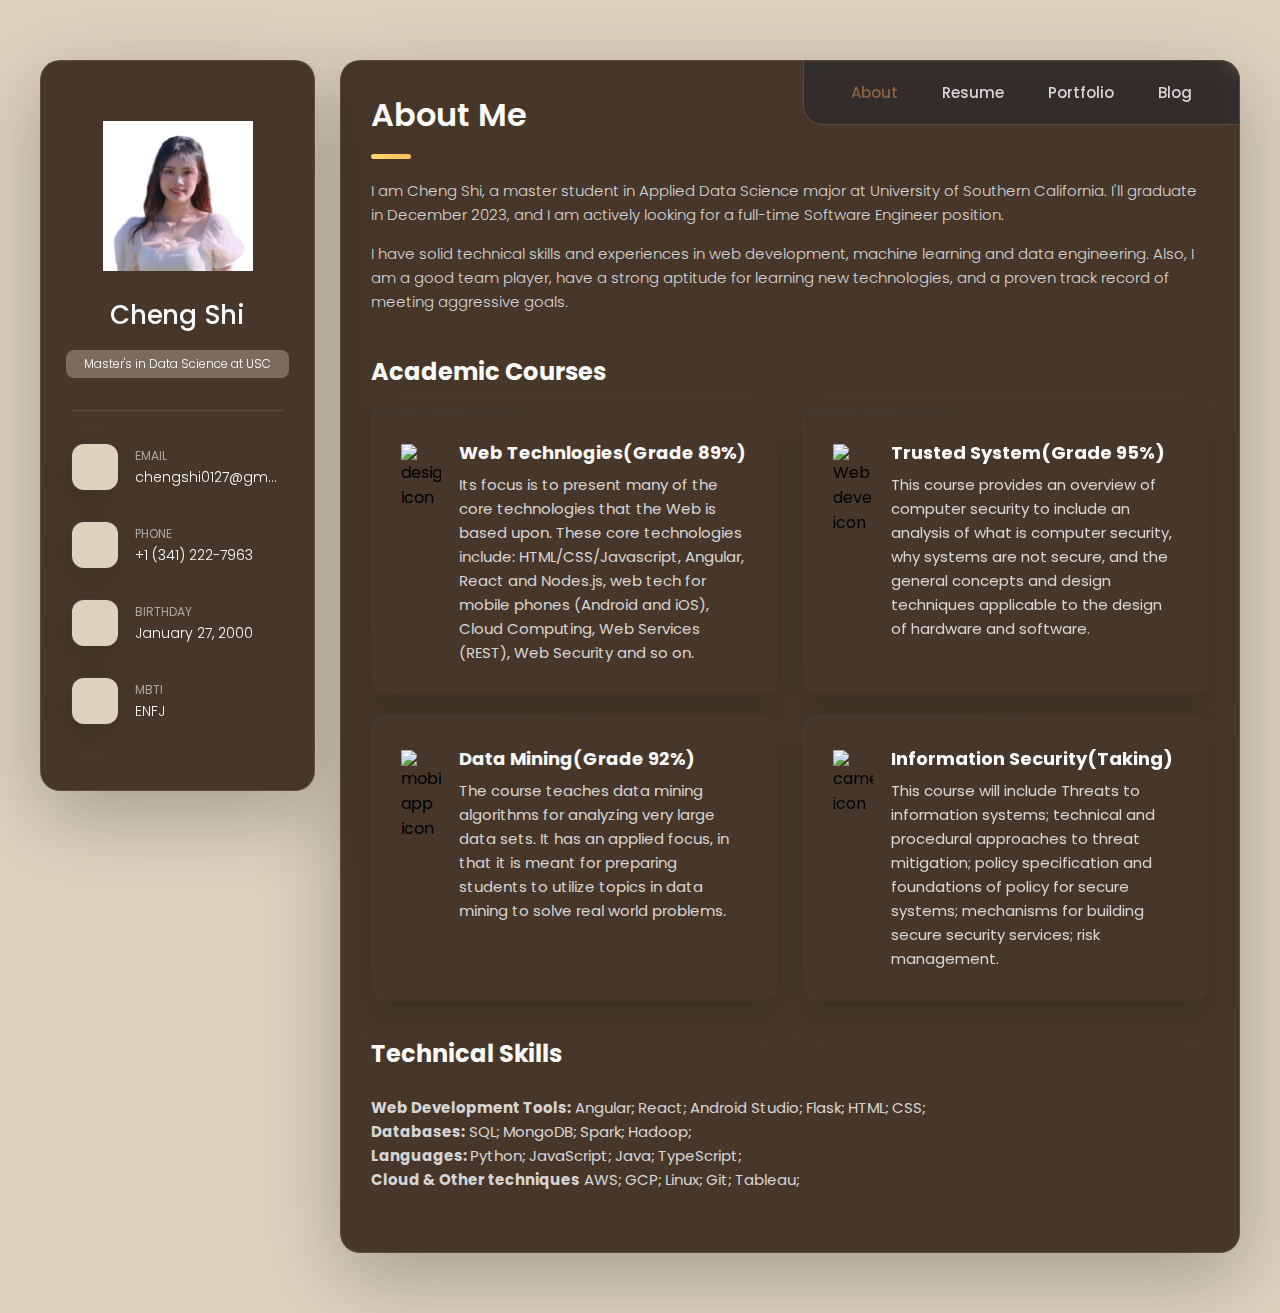
==== index.html @ 543ea392 "add new project" ====
<!DOCTYPE html>
<html lang="en">

<head>
  <meta charset="UTF-8">
  <meta http-equiv="X-UA-Compatible" content="IE=edge">
  <meta name="viewport" content="width=device-width, initial-scale=1.0">
  <title>Cheng Shi - Personal Portfolio</title>

  <!--
    - favicon
  -->
  <link rel="shortcut icon" href="./assets/images/logo.ico" type="image/x-icon">

  <!--
    - custom css link
  -->
  <link rel="stylesheet" href="./assets/css/style.css">

  <!--
    - google font link
  -->
  <link rel="preconnect" href="https://fonts.googleapis.com">
  <link rel="preconnect" href="https://fonts.gstatic.com" crossorigin>
  <link href="https://fonts.googleapis.com/css2?family=Poppins:wght@300;400;500;600&display=swap" rel="stylesheet">
</head>

<body>

  <!--
    - #MAIN
  -->

  <main>

    <!--
      - #SIDEBAR
    -->
    <aside class="sidebar" data-sidebar>

      <div class="sidebar-info">

        <figure class="avatar-box">
          <img src=".\assets\images\icon1.jpg" alt="Richard hanrick" width="80">
        </figure>

        <div class="info-content">
          <h1 class="name" title="Richard hanrick">Cheng Shi</h1>

          <p class="title">Master's in Data Science at USC</p>
        </div>

        <button class="info_more-btn" data-sidebar-btn>
          <span>Show Contacts</span>

          <ion-icon name="chevron-down"></ion-icon>
        </button>

      </div>

      <div class="sidebar-info_more">

        <div class="separator"></div>

        <ul class="contacts-list">

          <li class="contact-item">

            <div class="icon-box">
              <ion-icon name="mail-outline"></ion-icon>
            </div>

            <div class="contact-info">
              <p class="contact-title">Email</p>

              <a href="mailto:richard@example.com" class="contact-link">chengshi0127@gmail.com</a>
            </div>

          </li>

          <li class="contact-item">

            <div class="icon-box">
              <ion-icon name="phone-portrait-outline"></ion-icon>
            </div>

            <div class="contact-info">
              <p class="contact-title">Phone</p>

              <a href="tel:+12133522795" class="contact-link">+1 (341) 222-7963</a>
            </div>

          </li>

          <li class="contact-item">

            <div class="icon-box">
              <ion-icon name="calendar-outline"></ion-icon>
            </div>

            <div class="contact-info">
              <p class="contact-title">Birthday</p>

              <time datetime="1982-06-23">January 27, 2000</time>
            </div>

          </li>

          <li class="contact-item">

            <div class="icon-box">
              <ion-icon name="color-wand-outline"></ion-icon>

            </div>

            <div class="contact-info">
              <p class="contact-title">MBTI</p>

              <address>ENFJ</address>
            </div>

          </li>

        </ul>

        <div class="separator"></div>

        <ul class="social-list">

          <li class="social-item">
            <a href="https://github.com/CaronShi" class="social-link">
              <ion-icon name="logo-github"></ion-icon>
            </a>
          </li>

          <li class="social-item">
            <a href="https://www.linkedin.com/in/cheng-shi-5ab904175/" class="social-link">
              <ion-icon name="logo-linkedin"></ion-icon>
            </a>
          </li>

          <li class="social-item">
            <a href="https://www.instagram.com/caroniiii/" class="social-link" target="_blank"
              rel="noopener noreferrer">
              <ion-icon name="logo-instagram"></ion-icon>
            </a>
          </li>

        </ul>

      </div>

    </aside>





    <!--
      - #main-content
    -->

    <div class="main-content">

      <!--
        - #NAVBAR
      -->

      <nav class="navbar">

        <ul class="navbar-list">

          <li class="navbar-item">
            <button class="navbar-link  active" data-nav-link>About</button>
          </li>

          <li class="navbar-item">
            <button class="navbar-link" data-nav-link>Resume</button>
          </li>



          <!--
        - #NAVBAR
         <li class="navbar-item">
            <button class="navbar-link" data-nav-link>Contact</button>
          </li> -->
          <li class="navbar-item">
            <button class="navbar-link" data-nav-link>Portfolio</button>
          </li>

          <li class="navbar-item">
            <button class="navbar-link" data-nav-link>Blog</button>
          </li>

        </ul>

      </nav>





      <!--
        - #ABOUT
      -->

      <article class="about  active" data-page="about">

        <header>
          <h2 class="h2 article-title">About me</h2>
        </header>

        <section class="about-text">
          <p>

            I am Cheng Shi, a master student in Applied Data Science major at University of Southern
            California.
            I'll graduate in December 2023, and I am actively looking for a full-time Software Engineer position.
          </p>
          <p>
            I have solid technical skills and experiences in web development, machine learning and data engineering.
            Also, I am a good team player,
            have a strong aptitude for learning new technologies, and a proven track record of meeting aggressive goals.

          </p>
        </section>


        <!--
          - service
        -->

        <section class="service">

          <h3 class="h3 service-title">Academic Courses</h3>

          <ul class="service-list">

            <li class="service-item">

              <div class="service-icon-box">
                <img src="./assets/images/icon-dev.svg
                " alt="design icon" width="40">
              </div>
              <div class="service-content-box">
                <h4 class="h4 service-item-title">Web Technlogies(Grade 89%)</h4>

                <p class="service-item-text">
                  Its focus is to present many of the core technologies that the Web is based upon. These core
                  technologies include:
                  HTML/CSS/Javascript, Angular, React and Nodes.js, web tech for mobile phones (Android and iOS), Cloud
                  Computing, Web Services (REST), Web Security and so on.
                </p>
              </div>


            </li>

            <li class="service-item">

              <div class="service-icon-box">
                <img src="./assets/images/icon-design.svg" alt="Web development icon" width="40">
              </div>
              <div class="service-content-box">
                <h4 class="h4 service-item-title">Trusted System(Grade 95%) </h4>

                <p class="service-item-text">
                  This
                  course provides an overview of computer security to include an analysis of what is computer security,
                  why
                  systems are not secure, and the general concepts and design techniques applicable to the design of
                  hardware
                  and software.
                </p>
              </div>


            </li>

            <li class="service-item">

              <div class="service-icon-box">
                <img src="./assets/images/icon-dev.svg" alt="mobile app icon" width="40">

              </div>

              <div class="service-content-box">
                <h4 class="h4 service-item-title">Data Mining(Grade 92%)</h4>

                <p class="service-item-text">
                  The course
                  teaches data mining algorithms for analyzing very large data sets. It has an applied focus, in
                  that it is meant for preparing students to utilize topics in data mining to solve real world
                  problems.
                </p>
              </div>

            </li>

            <li class="service-item">

              <div class="service-icon-box">
                <img src="./assets/images/icon-design.svg" alt="camera icon" width="40">
              </div>

              <div class="service-content-box">
                <h4 class="h4 service-item-title">Information Security(taking)</h4>

                <p class="service-item-text">
                  This course will include Threats to information systems; technical and procedural approaches to threat
                  mitigation; policy
                  specification and foundations of policy for secure systems; mechanisms for building secure security
                  services; risk management.
                </p>
              </div>

            </li>

          </ul>

        </section>


        <!--
          - testimonials
        -->

        <section class="testimonials">

          <h3 class="h3 testimonials-title">Technical Skills</h3>

          <div class="service-content-box">
            <p class="service-item-text">
              <strong>Web Development Tools:</strong> Angular; React; Android Studio; Flask; HTML; CSS;


            </p>
            <p class="service-item-text">
              <strong>Databases:</strong> SQL; MongoDB; Spark; Hadoop;
            </p>
            <p class="service-item-text">
              <strong>Languages: </strong> Python; JavaScript; Java; TypeScript;


            </p>
            <p class="service-item-text"><strong>Cloud & Other techniques</strong> AWS; GCP; Linux; Git; Tableau; </p>

          </div>


        </section>


        <!--
          - testimonials modal
        -->

        <div class="modal-container" data-modal-container>

          <div class="overlay" data-overlay></div>

          <section class="testimonials-modal">

            <button class="modal-close-btn" data-modal-close-btn>
              <ion-icon name="close-outline"></ion-icon>
            </button>

            <div class="modal-img-wrapper">
              <figure class="modal-avatar-box">
                <img src="./assets/images/avatar-1.png" alt="Daniel lewis" width="80" data-modal-img>
              </figure>

              <img src="./assets/images/icon-quote.svg" alt="quote icon">
            </div>

            <div class="modal-content">

              <h4 class="h3 modal-title" data-modal-title>Daniel lewis</h4>

              <time datetime="2021-06-14">14 June, 2021</time>

              <div data-modal-text>
                <p>
                  Richard was hired to create a corporate identity. We were very pleased with the work done. She has a
                  lot of experience
                  and is very concerned about the needs of client. Lorem ipsum dolor sit amet, ullamcous cididt
                  consectetur adipiscing
                  elit, seds do et eiusmod tempor incididunt ut laborels dolore magnarels alia.
                </p>
              </div>

            </div>

          </section>

        </div>


        <!--
          - clients
        -->

      </article>



      <!--
        - #RESUME
      -->

      <article class="resume" data-page="resume">

        <header>
          <h2 class="h2 article-title">Resume</h2>
          <a class="h4 timeline-item-title" id="cveffect"
            href="https://docs.google.com/document/d/14Q_87Gf-WliQb1ofC_-ekBLUhjRUBtAM6NMO0gEYfG4/edit?usp=sharing">👉
            Go to my formal Resume in google doc.</a>
        </header>

        <section class="timeline">

          <div class="title-wrapper">
            <div class="icon-box">
              <ion-icon name="book-outline"></ion-icon>
            </div>

            <h3 class="h3">Education</h3>
          </div>

          <ol class="timeline-list">

            <li class="timeline-item">

              <h4 class="h4 timeline-item-title">University of Southern California</h4>

              <span>2022.01 — 2023.12</span>

              <p class="timeline-text">
                I am currently in Applied Data Science major of Computer Science department at USC as a graduate
                student with GPA 3.5/4.0.
                I have taken many cs and ds courses, including web technologies, data mining, algorithm and data
                structure, data management, data analysis, trusted system
              </p>

            </li>

            <li class="timeline-item">

              <h4 class="h4 timeline-item-title">Penn State University</h4>

              <span>2017.08 — 2021.05</span>

              <p class="timeline-text">
                I got my bachelar degree of science, in Accounting major at PSU with GPA 3.8/4.0.
                At school, I took some courses from engineering department learning the basis of python, pandas/numpy,
                SQL,
                tableau, and information system as well.
              </p>

            </li>

          </ol>

        </section>

        <section class="timeline">

          <div class="title-wrapper">
            <div class="icon-box">
              <ion-icon name="book-outline"></ion-icon>
            </div>

            <h3 class="h3">Experience</h3>
          </div>

          <ol class="timeline-list">

            <li class="timeline-item">

              <h4 class="h4 timeline-item-title">Software Engineer Intern</h4>
              <small class="timeline-text"> In ASSIST Project - a non-profit
                organization in Los Angeles
              </small>
              <span>2023.05 - currently</span>

              <p class="timeline-text">

              <ul class="timeline-text">
                <li>● Developed a front-end web page using Angular framework with HTML, CSS and TypeScript technologies.
                </li>
                <li>● Designed and built NoSQL database MongoDB to capture users’ data from the RESTful API created by
                  Node.js.</li>
                <li>● Utilized Angular FormControl and Express Joi validation library for implementing robust data
                  validation
                  mechanisms for preventing at least 5 security risks, such as injection attacks.</li>
                <li>● Developed admin panel with a user data visualization dashboard by D3.js, as well as an approval
                  workflow,
                  allowing administrators to review user information and approve or decline user activities.</li>
              </ul>

              </p>

            </li>



            <li class="timeline-item">

              <h4 class="h4 timeline-item-title">Yelp Recommendation System(Individual Project)</h4>

              <span>2023.04</span>

              <p class="timeline-text">

              <ul class="timeline-text">
                <li>
                  ● Explored data to identify potential discrepancies and patterns by data preprocessing, and feature
                  selection.
                </li>
                <li>
                  ● Developed recommendation systems, and constructed three models using PySpark: (i) an item-based
                  collaborative filtering model, (ii) a ML(XGBoost) model, and (iii) a hybrid model with 5+ filters.
                </li>
                <li>
                  ● Optimized the system further by adjusting the model features, proportion of hybrid models, and
                  algorithm, resulting in an RMSE reduction from 1.23 to 0.97, decreasing 0.25 error rate.
                </li>


              </ul>
              </p>

            </li>
            <li class="timeline-item">

              <h4 class="h4 timeline-item-title">Yelp Full Stack & Android Project(Individual Project)</h4>
              <P class="timeline-text"> </P>
              <a class="h4 timeline-item-title" id="cveffect" href="experience.html">
                👉 Check it in portfolio section</a>
              <span>2022.10 - 2022.12</span>

              <p class="timeline-text">

              <ul class="timeline-text">
                <li>
                  ● Built a Yelp-like web with autocomplete search, map, reservation-making functions and deployed on
                  GCP.

                </li>
                <li>
                  ● Developed responsive front-end using Angular framework, TypeScript and Bootstrap on the client side.
                </li>
                <li>
                  ● Implemented the RESTful API and handled HTTP requests and responses by Node.js framework
                </li>
                <li>
                  ● Developed a similar Android application using Java on Android IDE environment and tested on its
                  emulator.
                </li>

              </ul>
              </p>

            </li>
            <li class="timeline-item">

              <h4 class="h4 timeline-item-title">College Admission Advisor </h4>

              <span>2022.03 - 2022.04</span>

              <p class="timeline-text">

              <ul class="timeline-text">
                <li>
                  ● College Admission Advisor is a web-based data application building with Python Flask, designed to
                  assist
                  prospective students in finding the right school by examining the college admission and city data in
                  the U.S.

                </li>
                <li>
                  ● Collected and stored data on Google Firebase, and worked on data analysis and visualization using
                  Python libraries.
                </li>
                <li>
                  ● Built a K-means model for college clustering by Scikit-learn. Tasks include data normalization,
                  performing the
                  elbow method, running the ML models and adjusting model storing method to improve 50% running
                  efficiency
                </li>


              </ul>
              </p>

            </li>
            <li class="timeline-item">

              <h4 class="h4 timeline-item-title">Business Analyst Intern</h4>
              <small class="timeline-text"> In Memect - a Fin-tech company
              </small>
              <span>2021.04 — 2021.08</span>

              <p class="timeline-text">

              <ul class="timeline-text">
                <li>
                  ● During the work period, the product was sold and landed to 5 top banks by the team, and achieved $1M
                  revenue.
                </li>
                <li>
                  ● Mainly participated in designing and promoting a fin-tech software by (i) conducting market
                  research, (ii)
                  examining product requirements and feasibility, and (iii) presenting the product to clients and
                  colleagues.

                </li>
                <li>
                  ● Follow-up and collaborated across teams on product improvement based on periodic performance review.
                </li>

              </ul>
              </p>

            </li>
          </ol>

        </section>

        <section class="skill">

          <h3 class="h3 skills-title">My skills</h3>

          <ul class="skills-list content-card">

            <li class="skills-item">

              <div class="title-wrapper">
                <h5 class="h5">Web Development</h5>
                <data value="80">80%</data>
              </div>

              <div class="skill-progress-bg">
                <div class="skill-progress-fill" style="width: 80%;"></div>
              </div>

            </li>

            <li class="skills-item">

              <div class="title-wrapper">
                <h5 class="h5">Machine Learning</h5>
                <data value="70">70%</data>
              </div>

              <div class="skill-progress-bg">
                <div class="skill-progress-fill" style="width: 70%;"></div>
              </div>

            </li>

            <li class="skills-item">

              <div class="title-wrapper">
                <h5 class="h5">Data Engineering</h5>
                <data value="80">80%</data>
              </div>

              <div class="skill-progress-bg">
                <div class="skill-progress-fill" style="width: 80%;"></div>
              </div>

            </li>

            <li class="skills-item">

              <div class="title-wrapper">
                <h5 class="h5">Data Analysis & Data Visualization</h5>
                <data value="70">70%</data>
              </div>

              <div class="skill-progress-bg">
                <div class="skill-progress-fill" style="width: 70%;"></div>
              </div>

            </li>

          </ul>

        </section>

      </article>





      <!--
        - #PORTFOLIO
      -->

      <article class="portfolio" data-page="portfolio">

        <header>
          <h2 class="h2 article-title">Portfolio</h2>
        </header>
        <!--
        <section class="projects">

          <ul class="filter-list">

            <li class="filter-item">
              <button class="active" data-filter-btn>All</button>
            </li>
           
            <li class="filter-item">
              <button data-filter-btn>Web design</button>
            </li>

            <li class="filter-item">
              <button data-filter-btn>Applications</button>
            </li>

            <li class="filter-item">
              <button data-filter-btn>Web development</button>
            </li>

          </ul> -->

        <div class="filter-select-box">

          <button class="filter-select" data-select>

            <div class="select-value" data-selecct-value>Select category</div>

            <div class="select-icon">
              <ion-icon name="chevron-down"></ion-icon>
            </div>

          </button>

          <ul class="select-list">

            <li class="select-item">
              <button data-select-item>All</button>
            </li>



            <li class="select-item">
              <button data-select-item>Web design</button>
            </li>

            <li class="select-item">
              <button data-select-item>Applications</button>
            </li>

            <li class="select-item">
              <button data-select-item>Web development</button>
            </li>

          </ul>

        </div>

        <ul class="project-list" id="project-list">

          <li class="project-item  active" data-filter-item data-category="web development">
            <a href="experience.html">

              <figure class="project-img">
                <div class="project-item-icon-box">
                  <ion-icon name="eye-outline"></ion-icon>
                </div>

                <img src="./assets/images/project-1.png" alt="Business" loading="lazy">
              </figure>

              <h3 class="project-title">Yelp-like Web Application</h3>

              <p class="project-category"> with Node.js, Angular, Restful API, GCP </p>

            </a>
          </li>
          <li class="project-item  active" data-filter-item data-category="web development">
            <a href="experience_android.html">

              <figure class="project-img">
                <div class="project-item-icon-box">
                  <ion-icon name="eye-outline"></ion-icon>
                </div>

                <img src="./assets/images/android/maipage.jpg" alt="Business" loading="lazy">
              </figure>

              <h3 class="project-title">Yelp-like Android Application</h3>

              <p class="project-category">with Java, Android Studio, Restful API</p>

            </a>
          </li>
          <li class="project-item  active" data-filter-item data-category="web development">
            <a href="experience_551.html">

              <figure class="project-img">
                <div class="project-item-icon-box">
                  <ion-icon name="eye-outline"></ion-icon>
                </div>

                <img src="./assets/images/collegeadvisor.png" alt="Business" loading="lazy">
              </figure>

              <h3 class="project-title">College Advisor Web App with ML</h3>

              <p class="project-category"> with Flask, Python, Firebase</p>

            </a>
          </li>


        </ul>

        </section>

      </article>





      <!--
        - #BLOG
      -->

      <article class="blog" data-page="blog">

        <header>
          <h2 class="h2 article-title">Interests Blog</h2>
        </header>

        <section class="blog-posts">

          <ul class="blog-posts-list">

            <li class="blog-post-item">
              <a href="#">

                <figure class="blog-banner-box">
                  <img src="./assets/images/locking.jpg" alt="Design conferences in 2022" loading="lazy">
                </figure>

                <div class="blog-content">

                  <div class="blog-meta">
                    <p class="blog-category">Dance</p>

                    <span class="dot"></span>

                    <time datetime="2022-02-23">August 2023</time>
                  </div>

                  <h3 class="h3 blog-item-title">Slam Dunk</h3>

                  <p class="blog-text">
                    I performed a locking dance piece in Enjoy Dance Studio Showcase 2023
                  </p>

                </div>

              </a>
            </li>

            <li class="blog-post-item">
              <a href="https://www.youtube.com/watch?v=iO9AnxYZmqI&t=58s">

                <figure class="blog-banner-box">
                  <img src="./assets/images/LESSE.png" alt="Best fonts every designer" loading="lazy">
                </figure>

                <div class="blog-content">

                  <div class="blog-meta">
                    <p class="blog-category">Dance</p>

                    <span class="dot"></span>

                    <time datetime="2022-02-23">May 2023</time>
                  </div>

                  <h3 class="h3 blog-item-title">Eve, Psyche & The Bluebeard's Wife</h3>

                  <p class="blog-text">
                    Check my Kpop dance cover ~ this dance cover has gained 25.7k views on instagram. </p>

                </div>

              </a>
            </li>

            <li class="blog-post-item">
              <a href="#">

                <figure class="blog-banner-box">
                  <img src="./assets/images/camera.jpg" alt="Design digest #80" loading="lazy">
                </figure>

                <div class="blog-content">

                  <div class="blog-meta">
                    <p class="blog-category">Life</p>

                    <span class="dot"></span>

                    <time datetime="2022-02-23">May 2023</time>
                  </div>

                  <h3 class="h3 blog-item-title">Camera</h3>

                  <p class="blog-text">
                    I bought a Canon R10 camera, started my journey as a ROOKIE photographer
                  </p>

                </div>

              </a>
            </li>
            <!--
       
            <li class="blog-post-item">
              <a href="#">

                <figure class="blog-banner-box">
                  <img src="./assets/images/blog-4.jpg" alt="UI interactions of the week" loading="lazy">
                </figure>

                <div class="blog-content">

                  <div class="blog-meta">
                    <p class="blog-category">Design</p>

                    <span class="dot"></span>

                    <time datetime="2022-02-23">Fab 23, 2022</time>
                  </div>

                  <h3 class="h3 blog-item-title">UI interactions of the week</h3>

                  <p class="blog-text">
                    None
                  </p>

                </div>

              </a>
            </li>

            <li class="blog-post-item">
              <a href="#">

                <figure class="blog-banner-box">
                  <img src="./assets/images/blog-5.jpg" alt="The forgotten art of spacing" loading="lazy">
                </figure>

                <div class="blog-content">

                  <div class="blog-meta">
                    <p class="blog-category">Design</p>

                    <span class="dot"></span>

                    <time datetime="2022-02-23">Fab 23, 2022</time>
                  </div>

                  <h3 class="h3 blog-item-title">The forgotten art of spacing</h3>

                  <p class="blog-text">
                    None
                  </p>

                </div>

              </a>
            </li>

    
            <li class="blog-post-item">
              <a href="#">

                <figure class="blog-banner-box">
                  <img src="./assets/images/blog-6.jpg" alt="Design digest #79" loading="lazy">
                </figure>

                <div class="blog-content">

                  <div class="blog-meta">
                    <p class="blog-category">Design</p>

                    <span class="dot"></span>

                    <time datetime="2022-02-23">Fab 23, 2022</time>
                  </div>

                  <h3 class="h3 blog-item-title">Design digest #79</h3>

                  <p class="blog-text">
                    None
                  </p>

                </div>

              </a>
            </li>

          </ul>

        </section>

      </article>



 -->

            <!--
        - #CONTACT
      -->

            <article class="contact" data-page="contact">

              <header>
                <h2 class="h2 article-title">Contact</h2>
              </header>

              <section class="mapbox" data-mapbox>
                <figure>
                  <iframe
                    src="https://www.google.com/maps/embed?pb=!1m18!1m12!1m3!1d199666.5651251294!2d-121.58334177520186!3d38.56165006739519!2m3!1f0!2f0!3f0!3m2!1i1024!2i768!4f13.1!3m3!1m2!1s0x809ac672b28397f9%3A0x921f6aaa74197fdb!2sSacramento%2C%20CA%2C%20USA!5e0!3m2!1sen!2sbd!4v1647608789441!5m2!1sen!2sbd"
                    width="400" height="300" loading="lazy"></iframe>
                </figure>
              </section>

              <section class="contact-form">

                <h3 class="h3 form-title">Contact Form</h3>

                <form action="#" class="form" data-form>

                  <div class="input-wrapper">
                    <input type="text" name="fullname" class="form-input" placeholder="Full name" required
                      data-form-input>

                    <input type="email" name="email" class="form-input" placeholder="Email address" required
                      data-form-input>
                  </div>

                  <textarea name="message" class="form-input" placeholder="Your Message" required
                    data-form-input></textarea>

                  <button class="form-btn" type="submit" disabled data-form-btn>
                    <ion-icon name="paper-plane"></ion-icon>
                    <span>Send Message</span>
                  </button>

                </form>

              </section>

            </article>

    </div>

  </main>






  <!--
    - custom js link
  -->
  <script src="./assets/js/script.js"></script>

  <!--
    - ionicon link
  -->
  <script type="module" src="https://unpkg.com/ionicons@5.5.2/dist/ionicons/ionicons.esm.js"></script>
  <script nomodule src="https://unpkg.com/ionicons@5.5.2/dist/ionicons/ionicons.js"></script>

</body>

</html>
---- assets/css/style.css ----
/*-----------------------------------*\
  #style.css
\*-----------------------------------*/


/**
 * copyright 2022 @codewithsadee
 */





/*-----------------------------------*\
  #CUSTOM PROPERTY
\*-----------------------------------*/

:root {

  /**
   * colors
   */

  /* gradient */

  --bg-gradient-onyx: linear-gradient(to bottom right,
      hsl(240, 1%, 25%) 3%,
      hsl(0, 0%, 19%) 97%);
  --bg-gradient-jet: linear-gradient(to bottom right,
      hsla(240, 1%, 18%, 0.251) 0%,
      hsla(240, 2%, 11%, 0) 100%), hsl(240, 2%, 13%);
  --bg-gradient-yellow-1: linear-gradient(to bottom right,
      hsl(45, 100%, 71%) 0%,
      hsla(36, 100%, 69%, 0) 50%);
  --bg-gradient-yellow-2: linear-gradient(135deg,
      hsla(45, 100%, 71%, 0.251) 0%,
      hsla(35, 100%, 68%, 0) 59.86%), hsl(240, 2%, 13%);
  --border-gradient-onyx: linear-gradient(to bottom right,
      hsl(0, 0%, 25%) 0%,
      hsla(0, 0%, 25%, 0) 50%);
  --text-gradient-yellow: linear-gradient(to right,
      hsl(45, 100%, 72%),
      hsl(35, 100%, 68%));

  /* solid */
  --jet: #7c614b80;
  /* 边框*/
  --onyx: #ddd2be59;
  /*summary 底色*/
  --eerie-black-1: #ddd2be;
  /*小图标 底色hsl(240, 2%, 13%)*/
  --eerie-black-2: #47372a;
  /*component 底色;#b08968#47372a*/
  --smoky-black: #ddd2be;
  /*全局 底色hsl(0, 0%, 7%);*/
  --white-1: hsl(0, 0%, 100%);
  --white-2: hsl(0, 0%, 98%);
  --orange-yellow-crayola: #a56e49cf;
  /*小图标 表色 hsl(45, 100%, 72%)*/
  --vegas-gold: hsl(45, 54%, 58%);
  /*summary 字颜色*/
  --light-gray: hsl(0, 0%, 84%);
  /*全局paragraph颜色*/
  --light-gray-70: hsla(0, 0%, 84%, 0.7);
  /*左边信息列表字体颜色*/
  --bittersweet-shimmer: hsl(0, 43%, 51%);

  /**
   * typography
   */

  /* font-family */
  --ff-poppins: 'Poppins', sans-serif;

  /* font-size */
  --fs-1: 24px;
  --fs-2: 18px;
  --fs-3: 17px;
  --fs-4: 16px;
  --fs-5: 15px;
  --fs-6: 14px;
  --fs-7: 13px;
  --fs-8: 11px;

  /* font-weight */
  --fw-300: 300;
  --fw-400: 400;
  --fw-500: 500;
  --fw-600: 600;

  /**
   * shadow
   */

  --shadow-1: -4px 8px 24px hsla(0, 0%, 0%, 0.25);
  --shadow-2: 0 16px 30px hsla(0, 0%, 0%, 0.25);
  --shadow-3: 0 16px 40px hsla(0, 0%, 0%, 0.25);
  --shadow-4: 0 25px 50px hsla(0, 0%, 0%, 0.15);
  --shadow-5: 0 24px 80px hsla(0, 0%, 0%, 0.25);

  /**
   * transition
   */

  --transition-1: 0.25s ease;
  --transition-2: 0.5s ease-in-out;

}





/*-----------------------------------*\
  #RESET
\*-----------------------------------*/

*,
*::before,
*::after {
  margin: 0;
  padding: 0;
  box-sizing: border-box;
}

a {
  text-decoration: none;
}

li {
  list-style: none;
}

img,
ion-icon,
a,
button,
time,
span {
  display: block;
}

button {
  font: inherit;
  background: none;
  border: none;
  text-align: left;
  cursor: pointer;
}

input,
textarea {
  display: block;
  width: 100%;
  background: none;
  font: inherit;
}

::selection {
  background: var(--orange-yellow-crayola);
  color: var(--smoky-black);
}

:focus {
  outline-color: var(--orange-yellow-crayola);
}

html {
  font-family: var(--ff-poppins);
}

body {
  background: var(--smoky-black);
}





/*-----------------------------------*\
  #REUSED STYLE
\*-----------------------------------*/

.sidebar,
article {
  background: var(--eerie-black-2);
  border: 1px solid var(--jet);
  border-radius: 20px;
  padding: 15px;
  box-shadow: var(--shadow-1);
  z-index: 1;
}

.separator {
  width: 100%;
  height: 1px;
  background: var(--jet);
  margin: 16px 0;
}

.icon-box {
  position: relative;
  background: var(--border-gradient-onyx);
  width: 30px;
  height: 30px;
  border-radius: 8px;
  display: flex;
  justify-content: center;
  align-items: center;
  font-size: 16px;
  color: var(--orange-yellow-crayola);
  box-shadow: var(--shadow-1);
  z-index: 1;
}

.icon-box::before {
  content: "";
  position: absolute;
  inset: 1px;
  background: var(--eerie-black-1);
  border-radius: inherit;
  z-index: -1;
}

.icon-box ion-icon {
  --ionicon-stroke-width: 35px;
}

article {
  display: none;
}

article.active {
  display: block;
  animation: fade 0.5s ease backwards;
}

@keyframes fade {
  0% {
    opacity: 0;
  }

  100% {
    opacity: 1;
  }
}

.h2,
.h3,
.h4,
.h5 {
  color: var(--white-2);
  text-transform: capitalize;
}

.h2 {
  font-size: var(--fs-1);
}

.h3 {
  font-size: var(--fs-2);
}

.h4 {
  font-size: var(--fs-4);
}

.h5 {
  font-size: var(--fs-7);
  font-weight: var(--fw-500);
}

.article-title {
  position: relative;
  padding-bottom: 7px;
}

.article-title::after {
  content: "";
  position: absolute;
  bottom: 0;
  left: 0;
  width: 30px;
  height: 3px;
  background: var(--text-gradient-yellow);
  border-radius: 3px;
}

.has-scrollbar::-webkit-scrollbar {
  width: 5px;
  /* for vertical scrollbar */
  height: 5px;
  /* for horizontal scrollbar */
}

.has-scrollbar::-webkit-scrollbar-track {
  background: var(--onyx);
  border-radius: 5px;
}

.has-scrollbar::-webkit-scrollbar-thumb {
  background: var(--orange-yellow-crayola);
  border-radius: 5px;
}

.has-scrollbar::-webkit-scrollbar-button {
  width: 20px;
}

.content-card {
  position: relative;
  background: var(--border-gradient-onyx);
  padding: 15px;
  padding-top: 45px;
  border-radius: 14px;
  box-shadow: var(--shadow-2);
  cursor: pointer;
  z-index: 1;
}

.content-card::before {
  content: "";
  position: absolute;
  inset: 1px;
  background: #47372a;
  border-radius: inherit;
  z-index: -1;
}





/*-----------------------------------*\
  #MAIN
\*-----------------------------------*/

main {
  margin: 15px 12px;
  margin-bottom: 75px;
  min-width: 259px;
}





/*-----------------------------------*\
  #SIDEBAR
\*-----------------------------------*/

.sidebar {
  margin-bottom: 15px;
  max-height: 112px;
  overflow: hidden;
  transition: var(--transition-2);
}

.sidebar.active {
  max-height: 405px;
}

.sidebar-info {
  position: relative;
  display: flex;
  justify-content: flex-start;
  align-items: center;
  gap: 15px;
}

.avatar-box {
  background: var(--bg-gradient-onyx);
  border-radius: 20px;
}

.info-content .name {
  color: var(--white-2);
  font-size: var(--fs-3);
  font-weight: var(--fw-500);
  letter-spacing: -0.25px;
  margin-bottom: 10px;
}

.info-content .title {
  color: var(--white-1);
  background: var(--onyx);
  font-size: var(--fs-8);
  font-weight: var(--fw-300);
  width: max-content;
  padding: 3px 12px;
  border-radius: 8px;
}

.info_more-btn {
  position: absolute;
  top: -15px;
  right: -15px;
  border-radius: 0 15px;
  font-size: 13px;
  color: var(--orange-yellow-crayola);
  background: var(--border-gradient-onyx);
  padding: 10px;
  box-shadow: var(--shadow-2);
  transition: var(--transition-1);
  z-index: 1;
}

.info_more-btn::before {
  content: "";
  position: absolute;
  inset: 1px;
  border-radius: inherit;
  background: var(--bg-gradient-jet);
  transition: var(--transition-1);
  z-index: -1;
}

.info_more-btn:hover,
.info_more-btn:focus {
  background: var(--bg-gradient-yellow-1);
}

.info_more-btn:hover::before,
.info_more-btn:focus::before {
  background: var(--bg-gradient-yellow-2);
}

.info_more-btn span {
  display: none;
}

.sidebar-info_more {
  opacity: 0;
  visibility: hidden;
  transition: var(--transition-2);
}

.sidebar.active .sidebar-info_more {
  opacity: 1;
  visibility: visible;
}

.contacts-list {
  display: grid;
  grid-template-columns: 1fr;
  gap: 16px;
}

.contact-item {
  min-width: 100%;
  display: flex;
  align-items: center;
  gap: 16px;
}

.contact-info {
  max-width: calc(100% - 46px);
  width: calc(100% - 46px);
}

.contact-title {
  color: var(--light-gray-70);
  font-size: var(--fs-8);
  text-transform: uppercase;
  margin-bottom: 2px;
}

.contact-info :is(.contact-link, time, address) {
  color: var(--white-2);
  font-size: var(--fs-7);
}

.contact-info address {
  font-style: normal;
}

.social-list {
  display: flex;
  justify-content: flex-start;
  align-items: center;
  gap: 15px;
  padding-bottom: 4px;
  padding-left: 7px;
}

.social-item .social-link {
  color: var(--light-gray-70);
  font-size: 18px;
}


.social-item .social-link:hover {
  color: var(--light-gray);
}





/*-----------------------------------*\
  #NAVBAR
\*-----------------------------------*/

.navbar {
  position: fixed;
  bottom: 0;
  left: 0;
  width: 100%;
  background: hsla(240, 1%, 17%, 0.75);
  backdrop-filter: blur(10px);
  border: 1px solid var(--jet);
  border-radius: 12px 12px 0 0;
  box-shadow: var(--shadow-2);
  z-index: 5;
}

.navbar-list {
  display: flex;
  flex-wrap: wrap;
  justify-content: center;
  align-items: center;
  padding: 0 10px;
}

.navbar-link {
  color: var(--light-gray);
  font-size: var(--fs-8);
  padding: 20px 7px;
  transition: color var(--transition-1);
}

.navbar-link:hover,
.navbar-link:focus {
  color: var(--light-gray-70);
}

.navbar-link.active {
  color: var(--orange-yellow-crayola);
}





/*-----------------------------------*\
  #ABOUT
\*-----------------------------------*/

.about .article-title {
  margin-bottom: 15px;
}

.about-text {
  color: var(--light-gray);
  font-size: var(--fs-6);
  font-weight: var(--fw-300);
  line-height: 1.6;
}

.about-text p {
  margin-bottom: 15px;
}



/**
 * #service 
 */

.service {
  margin-bottom: 35px;
}

.service-title {
  margin-bottom: 20px;
}

.service-list {
  display: grid;
  grid-template-columns: 1fr;
  gap: 20px;
}

.service-list-experience {
  display: flex;
  margin: auto;
}

.service-item {
  position: relative;
  background: var(--border-gradient-onyx);
  padding: 20px;
  border-radius: 14px;
  box-shadow: var(--shadow-2);
  z-index: 1;
}

.service-item::before {
  content: "";
  position: absolute;
  inset: 1px;
  background: #47372a;
  border-radius: inherit;
  z-index: -1;
}

.service-icon-box {
  margin-bottom: 10px;
}

.service-icon-box img {
  margin: auto;
}

.service-content-box {
  text-align: center;
}

.service-item-title {
  margin-bottom: 7px;
}

.service-item-text {
  color: var(--light-gray);
  font-size: var(--fs-6);
  font-weight: var(--fw-3);
  line-height: 1.6;
}


/**
 * #testimonials 
 */

.testimonials {
  margin-bottom: 30px;
}

.testimonials-title {
  margin-bottom: 20px;
}

.testimonials-list {
  display: flex;
  justify-content: flex-start;
  align-items: flex-start;
  gap: 15px;
  margin: 0 -15px;
  padding: 25px 15px;
  padding-bottom: 35px;
  overflow-x: auto;
  scroll-behavior: smooth;
  overscroll-behavior-inline: contain;
  scroll-snap-type: inline mandatory;
}

.testimonials-item {
  min-width: 100%;
  scroll-snap-align: center;
}

.testimonials-avatar-box {
  position: absolute;
  top: 0;
  left: 0;
  transform: translate(15px, -25px);
  background: var(--bg-gradient-onyx);
  border-radius: 14px;
  box-shadow: var(--shadow-1);
}

.testimonials-item-title {
  margin-bottom: 7px;
}

.testimonials-text {
  color: var(--light-gray);
  font-size: var(--fs-6);
  font-weight: var(--fw-300);
  line-height: 1.6;
  display: -webkit-box;
  line-clamp: 4;
  -webkit-line-clamp: 4;
  -webkit-box-orient: vertical;
  overflow: hidden;
}


/**
 * #testimonials-modal
 */

.modal-container {
  position: fixed;
  top: 0;
  left: 0;
  width: 100%;
  height: 100%;
  display: flex;
  justify-content: center;
  align-items: center;
  overflow-y: auto;
  overscroll-behavior: contain;
  z-index: 20;
  pointer-events: none;
  visibility: hidden;
}

.modal-container::-webkit-scrollbar {
  display: none;
}

.modal-container.active {
  pointer-events: all;
  visibility: visible;
}

.overlay {
  position: fixed;
  top: 0;
  left: 0;
  width: 100%;
  height: 100vh;
  background: hsl(0, 0%, 5%);
  opacity: 0;
  visibility: hidden;
  pointer-events: none;
  z-index: 1;
  transition: var(--transition-1);
}

.overlay.active {
  opacity: 0.8;
  visibility: visible;
  pointer-events: all;
}

.testimonials-modal {
  background: var(--eerie-black-2);
  position: relative;
  padding: 15px;
  margin: 15px 12px;
  border: 1px solid var(--jet);
  border-radius: 14px;
  box-shadow: var(--shadow-5);
  transform: scale(1.2);
  opacity: 0;
  transition: var(--transition-1);
  z-index: 2;
}

.modal-container.active .testimonials-modal {
  transform: scale(1);
  opacity: 1;
}

.modal-close-btn {
  position: absolute;
  top: 15px;
  right: 15px;
  background: var(--onyx);
  border-radius: 8px;
  width: 32px;
  height: 32px;
  display: flex;
  justify-content: center;
  align-items: center;
  color: var(--white-2);
  font-size: 18px;
  opacity: 0.7;
}

.modal-close-btn:hover,
.modal-close-btn:focus {
  opacity: 1;
}

.modal-close-btn ion-icon {
  --ionicon-stroke-width: 50px;
}

.modal-avatar-box {
  background: var(--bg-gradient-onyx);
  width: max-content;
  border-radius: 14px;
  margin-bottom: 15px;
  box-shadow: var(--shadow-2);
}

.modal-img-wrapper>img {
  display: none;
}

.modal-title {
  margin-bottom: 4px;
}

.modal-content time {
  font-size: var(--fs-6);
  color: var(--light-gray-70);
  font-weight: var(--fw-300);
  margin-bottom: 10px;
}

.modal-content p {
  color: var(--light-gray);
  font-size: var(--fs-6);
  font-weight: var(--fw-300);
  line-height: 1.6;
}


/**
 * #clients 
 */

.clients {
  margin-bottom: 15px;
}

.clients-list {
  display: flex;
  justify-content: flex-start;
  align-items: flex-start;
  gap: 15px;
  margin: 0 -15px;
  padding: 25px;
  padding-bottom: 25px;
  overflow-x: auto;
  scroll-behavior: smooth;
  overscroll-behavior-inline: contain;
  scroll-snap-type: inline mandatory;
  scroll-padding-inline: 25px;
}

.clients-item {
  min-width: 50%;
  scroll-snap-align: start;
}

.clients-item img {
  width: 100%;
  filter: grayscale(1);
  transition: var(--transition-1);
}

.clients-item img:hover {
  filter: grayscale(0);
}





/*-----------------------------------*\
  #RESUME
\*-----------------------------------*/

.article-title {
  margin-bottom: 30px;
}


/**
 * education and experience 
 */

.timeline {
  margin-bottom: 30px;
}


.timeline .title-wrapper {
  align-items: center;
  gap: 15px;
  margin-bottom: 25px;
}

.timeline-list {
  font-size: var(--fs-6);
  margin-left: 45px;
}

.timeline-item {
  position: relative;
}

.timeline-item:not(:last-child) {
  margin-bottom: 20px;
}

.timeline-item-title {
  font-size: var(--fs-6);
  line-height: 1.3;
  margin-bottom: 7px;
}

.timeline-list span {
  color: var(--vegas-gold);
  font-weight: var(--fw-400);
  line-height: 1.6;
}

.timeline-item:not(:last-child)::before {
  content: "";
  position: absolute;
  top: -25px;
  left: -30px;
  width: 1px;
  height: calc(100% + 50px);
  background: var(--jet);
}

.timeline-item::after {
  content: "";
  position: absolute;
  top: 5px;
  left: -33px;
  height: 6px;
  width: 6px;
  background: var(--text-gradient-yellow);
  border-radius: 50%;
  box-shadow: 0 0 0 4px var(--jet);
}

.timeline-text {
  color: var(--light-gray);
  font-weight: var(--fw-300);
  line-height: 1.6;
}

#cveffect {
  /* Your regular styling here */
  color: #f6f6f6;
  /* Change this to your preferred text color */
  text-decoration: none;
  transition: color 0.3s ease;
  /* Add a smooth transition effect */
}

#cveffect:hover {
  /* Styling for the hover state */
  color: hsl(36, 77%, 76%);
  /* Change this to your preferred hover text color */
}


/**
 * skills 
 */

.skills-title {
  margin-bottom: 20px;
}

.skills-list {
  padding: 20px;
}


.skills-item:not(:last-child) {
  margin-bottom: 15px;
}

.skill .title-wrapper {
  display: flex;
  align-items: center;
  gap: 5px;
  margin-bottom: 8px;
}

.skill .title-wrapper data {
  color: var(--light-gray);
  font-size: var(--fs-7);
  font-weight: var(--fw-300);
}

.skill-progress-bg {
  background: var(--jet);
  width: 100%;
  height: 8px;
  border-radius: 10px;
}

.skill-progress-fill {
  background: var(--text-gradient-yellow);
  height: 100%;
  border-radius: inherit;
}





/*-----------------------------------*\
  #PORTFOLIO
\*-----------------------------------*/

.filter-list {
  display: none;
}

.filter-select-box {
  position: relative;
  margin-bottom: 25px;
}

.filter-select {
  background: var(--eerie-black-2);
  color: var(--light-gray);
  display: flex;
  justify-content: space-between;
  align-items: center;
  width: 100%;
  padding: 12px 16px;
  border: 1px solid var(--jet);
  border-radius: 14px;
  font-size: var(--fs-6);
  font-weight: var(--fw-300);
}

.filter-select.active .select-icon {
  transform: rotate(0.5turn);
}

.select-list {
  background: var(--eerie-black-2);
  position: absolute;
  top: calc(100% + 6px);
  width: 100%;
  padding: 6px;
  border: 1px solid var(--jet);
  border-radius: 14px;
  z-index: 2;
  opacity: 0;
  visibility: hidden;
  pointer-events: none;
  transition: 0.15s ease-in-out;
}

.filter-select.active+.select-list {
  opacity: 1;
  visibility: visible;
  pointer-events: all;
}

.select-item button {
  background: var(--eerie-black-2);
  color: var(--light-gray);
  font-size: var(--fs-6);
  font-weight: var(--fw-300);
  text-transform: capitalize;
  width: 100%;
  padding: 8px 10px;
  border-radius: 8px;
}

.select-item button:hover {
  --eerie-black-2: hsl(240, 2%, 20%);
}


.project-list {
  display: grid;
  grid-template-columns: 1fr;
  gap: 30px;
  margin-bottom: 10px;
}

.project-item {
  display: none;
}

.project-item.active {
  display: block;
  animation: scaleUp 0.25s ease forwards;
}

@keyframes scaleUp {
  0% {
    transform: scale(0.5);
  }

  100% {
    transform: scale(1);
  }
}

.project-item>a {
  width: 100%;

}

.project-img {
  position: relative;
  width: 100%;
  height: 200px;
  border-radius: 16px;
  overflow: hidden;
  display: flex;
  align-items: center;

  margin-bottom: 15px;
}

.project-img::before {
  content: "";
  position: absolute;
  top: 0;
  left: 0;
  width: 100%;
  height: 100%;
  background: transparent;
  z-index: 1;
  transition: var(--transition-1);
}

.project-item>a:hover .project-img::before {
  background: hsla(0, 0%, 0%, 0.5);
}

.project-item-icon-box {
  --scale: 0.8;

  background: var(--jet);
  color: var(--orange-yellow-crayola);
  position: absolute;
  top: 50%;
  left: 50%;
  transform: translate(-50%, -50%) scale(var(--scale));
  font-size: 20px;
  padding: 18px;
  border-radius: 12px;
  opacity: 0;
  z-index: 1;
  transition: var(--transition-1);
}

.project-item>a:hover .project-item-icon-box {
  --scale: 1;
  opacity: 1;
}

.project-item-icon-box ion-icon {
  --ionicon-stroke-width: 50px;
}

.project-img img {
  width: 100%;
  height: 100%;
  object-fit: cover;
  transition: var(--transition-1);
}

.project-item>a:hover img {
  transform: scale(1.1);
}

.project-title,
.project-category {
  margin-left: 10px;
}

.project-title {
  color: var(--white-2);
  font-size: var(--fs-5);
  font-weight: var(--fw-400);
  text-transform: capitalize;
  line-height: 1.3;
}

.project-category {
  color: var(--light-gray-70);
  font-size: var(--fs-6);
  font-weight: var(--fw-300);
}





/*-----------------------------------*\
  #BLOG
\*-----------------------------------*/

.blog-posts {
  margin-bottom: 10px;
}

.blog-posts-list {
  display: grid;
  grid-template-columns: 1fr;
  gap: 20px;
}

.blog-post-item>a {
  position: relative;
  background: var(--border-gradient-onyx);
  height: 100%;
  box-shadow: var(--shadow-4);
  border-radius: 16px;
  z-index: 1;
}

.blog-post-item>a::before {
  content: "";
  position: absolute;
  inset: 1px;
  border-radius: inherit;
  background: var(--eerie-black-1);
  z-index: -1;
}


.blog-banner-box {
  width: 100%;
  height: 200px;
  border-radius: 12px;
  overflow: hidden;
}

.blog-banner-box img {
  width: 100%;
  height: 100%;
  object-fit: cover;
  transition: var(--transition-1);
}

.blog-post-item>a:hover .blog-banner-box img {
  transform: scale(1.1);
}

.experience_img img {
  width: 100%;
  height: 50%;
  margin: 0 auto;
  object-fit: cover;
  border-radius: 12px;
  transition: var(--transition-1);
}

.image-container {
  display: flex;


}



.experience_img_flex img {
  width: 100%;
  height: 90%;
  margin: auto;
  padding: 10px;
  object-fit: cover;
  border-radius: 12px;
  transition: var(--transition-1);
}

.experience_img_flex {
  display: flex;
  justify-content: space-between;
}

.blog-content {
  padding: 15px;
}

#id {
  background-color: white;
}

.blog-meta {
  display: flex;
  justify-content: flex-start;
  align-items: center;
  gap: 7px;
  margin-bottom: 10px;
}

.blog-meta :is(.blog-category, time) {
  color: #47372a;
  font-size: var(--fs-6);
  font-weight: var(--fw-300);
}

.blog-meta .dot {
  background: #47372a;
  width: 4px;
  height: 4px;
  border-radius: 4px;
}

.blog-item-title {
  margin-bottom: 10px;
  line-height: 1.3;
  transition: var(--transition-1);
}

.blog-post-item>a:hover .blog-item-title {
  color: var(--orange-yellow-crayola);
}

.blog-text {
  color: #47372a;
  font-size: var(--fs-6);
  font-weight: var(--fw-300);
  line-height: 1.6;
}





/*-----------------------------------*\
  #CONTACT
\*-----------------------------------*/

.mapbox {
  position: relative;
  height: 250px;
  width: 100%;
  border-radius: 16px;
  margin-bottom: 30px;
  border: 1px solid var(--jet);
  overflow: hidden;
}

.mapbox figure {
  height: 100%;
}

.mapbox iframe {
  width: 100%;
  height: 100%;
  border: none;
  filter: grayscale(1) invert(1);
}

.contact-form {
  margin-bottom: 10px;
}

.form-title {
  margin-bottom: 20px;
}

.input-wrapper {
  display: grid;
  grid-template-columns: 1fr;
  gap: 25px;
  margin-bottom: 25px;
}

.form-input {
  color: var(--white-2);
  font-size: var(--fs-6);
  font-weight: var(--fw-400);
  padding: 13px 20px;
  border: 1px solid var(--jet);
  border-radius: 14px;
  outline: none;
}

.form-input::placeholder {
  font-weight: var(--fw-500);
}

.form-input:focus {
  border-color: var(--orange-yellow-crayola);
}

textarea.form-input {
  min-height: 100px;
  height: 120px;
  max-height: 200px;
  resize: vertical;
  margin-bottom: 25px;
}

textarea.form-input::-webkit-resizer {
  display: none;
}

.form-input:focus:invalid {
  border-color: var(--bittersweet-shimmer);
}

.form-btn {
  position: relative;
  width: 100%;
  background: var(--border-gradient-onyx);
  color: var(--orange-yellow-crayola);
  display: flex;
  justify-content: center;
  align-items: center;
  gap: 10px;
  padding: 13px 20px;
  border-radius: 14px;
  font-size: var(--fs-6);
  text-transform: capitalize;
  box-shadow: var(--shadow-3);
  z-index: 1;
  transition: var(--transition-1);
}

.form-btn::before {
  content: "";
  position: absolute;
  inset: 1px;
  background: var(--bg-gradient-jet);
  border-radius: inherit;
  z-index: -1;
  transition: var(--transition-1);
}

.form-btn ion-icon {
  font-size: 16px;
}

.form-btn:hover {
  background: var(--bg-gradient-yellow-1);
}

.form-btn:hover::before {
  background: var(--bg-gradient-yellow-2);
}

.form-btn:disabled {
  opacity: 0.7;
  cursor: not-allowed;
}

.form-btn:disabled:hover {
  background: var(--border-gradient-onyx);
}

.form-btn:disabled:hover::before {
  background: var(--bg-gradient-jet);
}





/*-----------------------------------*\
  #RESPONSIVE
\*-----------------------------------*/

/**
 * responsive larger than 450px screen
 */

@media (min-width: 450px) {

  /**
   * client
   */

  .clients-item {
    min-width: calc(33.33% - 10px);
  }



  /**
   * #PORTFOLIO, BLOG 
   */

  .project-img,
  .blog-banner-box {
    height: auto;
  }

}





/**
 * responsive larger than 580px screen
 */

@media (min-width: 580px) {

  /**
   * CUSTOM PROPERTY
   */

  :root {

    /**
     * typography
     */

    --fs-1: 32px;
    --fs-2: 24px;
    --fs-3: 26px;
    --fs-4: 18px;
    --fs-6: 15px;
    --fs-7: 15px;
    --fs-8: 12px;

  }



  /**
   * #REUSED STYLE
   */

  .sidebar,
  article {
    width: 520px;
    margin-inline: auto;
    padding: 30px;
  }

  .article-title {
    font-weight: var(--fw-600);
    padding-bottom: 15px;
  }

  .article-title::after {
    width: 40px;
    height: 5px;
  }

  .icon-box {
    width: 48px;
    height: 48px;
    border-radius: 12px;
    font-size: 18px;
  }



  /**
   * #MAIN
   */

  main {
    margin-top: 60px;
    margin-bottom: 100px;
  }



  /**
   * #SIDEBAR
   */

  .sidebar {
    max-height: 180px;
    margin-bottom: 30px;
  }

  .sidebar.active {
    max-height: 584px;
  }

  .sidebar-info {
    gap: 25px;
  }

  .avatar-box {
    border-radius: 30px;
  }

  .avatar-box img {
    width: 120px;
  }

  .info-content .name {
    margin-bottom: 15px;
  }

  .info-content .title {
    padding: 5px 18px;
  }

  .info_more-btn {
    top: -30px;
    right: -30px;
    padding: 10px 15px;
  }

  .info_more-btn span {
    display: block;
    font-size: var(--fs-8);
  }

  .info_more-btn ion-icon {
    display: none;
  }

  .separator {
    margin: 32px 0;
  }

  .contacts-list {
    gap: 20px;
  }

  .contact-info {
    max-width: calc(100% - 64px);
    width: calc(100% - 64px);
  }



  /**
   * #NAVBAR
   */

  .navbar {
    border-radius: 20px 20px 0 0;
  }

  .navbar-list {
    gap: 20px;
  }

  .navbar-link {
    --fs-8: 14px;
  }



  /**
   * #ABOUT
   */

  .about .article-title {
    margin-bottom: 20px;
  }

  .about-text {
    margin-bottom: 40px;
  }

  /* service */

  .service-item {
    display: flex;
    justify-content: flex-start;
    align-items: flex-start;
    gap: 18px;
    padding: 30px;
  }

  .service-icon-box {
    margin-bottom: 0;
    margin-top: 5px;
  }

  .service-content-box {
    text-align: left;
  }

  /* testimonials */

  .testimonials-title {
    margin-bottom: 25px;
  }

  .testimonials-list {
    gap: 30px;
    margin: 0 -30px;
    padding: 30px;
    padding-bottom: 35px;
  }

  .content-card {
    padding: 30px;
    padding-top: 25px;
  }

  .testimonials-avatar-box {
    transform: translate(30px, -30px);
    border-radius: 20px;
  }

  .testimonials-avatar-box img {
    width: 80px;
  }

  .testimonials-item-title {
    margin-bottom: 10px;
    margin-left: 95px;
  }

  .testimonials-text {
    line-clamp: 2;
    -webkit-line-clamp: 2;
  }

  /* testimonials modal */

  .modal-container {
    padding: 20px;
  }

  .testimonials-modal {
    display: flex;
    justify-content: flex-start;
    align-items: stretch;
    gap: 25px;
    padding: 30px;
    border-radius: 20px;
  }

  .modal-img-wrapper {
    display: flex;
    flex-direction: column;
    align-items: center;
  }

  .modal-avatar-box {
    border-radius: 18px;
    margin-bottom: 0;
  }

  .modal-avatar-box img {
    width: 65px;
  }

  .modal-img-wrapper>img {
    display: block;
    flex-grow: 1;
    width: 35px;
  }

  /* clients */

  .clients-list {
    gap: 50px;
    margin: 0 -30px;
    padding: 45px;
    scroll-padding-inline: 45px;
  }

  .clients-item {
    min-width: calc(33.33% - 35px);
  }



  /**
   * #RESUME
   */

  .timeline-list {
    margin-left: 65px;
  }

  .timeline-item:not(:last-child)::before {
    left: -40px;
  }

  .timeline-item::after {
    height: 8px;
    width: 8px;
    left: -43px;
  }

  .skills-item:not(:last-child) {
    margin-bottom: 25px;
  }



  /**
   * #PORTFOLIO, BLOG
   */

  .project-img,
  .blog-banner-box {
    border-radius: 16px;
  }

  .blog-posts-list {
    gap: 30px;
  }

  .blog-content {
    padding: 25px;
  }



  /**
   * #CONTACT
   */

  .mapbox {
    height: 380px;
    border-radius: 18px;
  }

  .input-wrapper {
    gap: 30px;
    margin-bottom: 30px;
  }

  .form-input {
    padding: 15px 20px;
  }

  textarea.form-input {
    margin-bottom: 30px;
  }

  .form-btn {
    --fs-6: 16px;
    padding: 16px 20px;
  }

  .form-btn ion-icon {
    font-size: 18px;
  }

}





/**
 * responsive larger than 768px screen
 */

@media (min-width: 768px) {

  /**
   * REUSED STYLE
   */

  .sidebar,
  article {
    width: 700px;
  }

  .has-scrollbar::-webkit-scrollbar-button {
    width: 100px;
  }



  /**
   * SIDEBAR
   */

  .contacts-list {
    grid-template-columns: 1fr 1fr;
    gap: 30px 15px;
  }



  /**
   * NAVBAR
   */

  .navbar-link {
    --fs-8: 15px;
  }



  /**
   * ABOUT
   */

  /* testimonials modal */

  .testimonials-modal {
    gap: 35px;
    max-width: 680px;
  }

  .modal-avatar-box img {
    width: 80px;
  }



  /**
   * PORTFOLIO
   */

  .article-title {
    padding-bottom: 20px;
  }

  .filter-select-box {
    display: none;
  }

  .filter-list {
    display: flex;
    justify-content: flex-start;
    align-items: center;
    gap: 25px;
    padding-left: 5px;
    margin-bottom: 30px;
  }

  .filter-item button {
    color: var(--light-gray);
    font-size: var(--fs-5);
    transition: var(--transition-1);
  }

  .filter-item button:hover {
    color: var(--light-gray-70);
  }

  .filter-item button.active {
    color: var(--orange-yellow-crayola);
  }

  /* portfolio and blog grid */

  .project-list,
  .blog-posts-list {
    grid-template-columns: 1fr 1fr;
  }



  /**
   * CONTACT
   */

  .input-wrapper {
    grid-template-columns: 1fr 1fr;
  }

  .form-btn {
    width: max-content;
    margin-left: auto;
  }

}





/**
 * responsive larger than 1024px screen
 */

@media (min-width: 1024px) {

  /**
   * CUSTOM PROPERTY
   */

  :root {

    /**
    * shadow
    */

    --shadow-1: -4px 8px 24px hsla(0, 0%, 0%, 0.125);
    --shadow-2: 0 16px 30px hsla(0, 0%, 0%, 0.125);
    --shadow-3: 0 16px 40px hsla(0, 0%, 0%, 0.125);

  }



  /**
   * REUSED STYLE
   */

  .sidebar,
  article {
    width: 950px;
    box-shadow: var(--shadow-5);
  }



  /**
   * MAIN 
   */

  main {
    margin-bottom: 60px;
  }

  .main-content {
    position: relative;
    width: max-content;
    margin: auto;
  }



  /**
   * NAVBAR
   */

  .navbar {
    position: absolute;
    bottom: auto;
    top: 0;
    left: auto;
    right: 0;
    width: max-content;
    border-radius: 0 20px;
    padding: 0 20px;
    box-shadow: none;
  }

  .navbar-list {
    gap: 30px;
    padding: 0 20px;
  }

  .navbar-link {
    font-weight: var(--fw-500);
  }



  /**
   * ABOUT
   */

  /* service */

  .service-list {
    grid-template-columns: 1fr 1fr;
    gap: 20px 25px;
  }

  /* testimonials */

  .testimonials-item {
    min-width: calc(50% - 15px);
  }

  /* clients */

  .clients-item {
    min-width: calc(25% - 38px);
  }



  /**
   * PORTFOLIO
   */

  .project-list {
    grid-template-columns: repeat(3, 1fr);
  }



  /**
   * BLOG
   */

  .blog-banner-box {
    height: 230px;
  }

}





/**
 * responsive larger than 1250px screen
 */

@media (min-width: 1250px) {

  /**
   * RESET
   */

  body::-webkit-scrollbar {
    width: 20px;
  }

  body::-webkit-scrollbar-track {
    background: var(--smoky-black);
  }

  body::-webkit-scrollbar-thumb {
    border: 5px solid var(--smoky-black);
    background: hsla(0, 0%, 100%, 0.1);
    border-radius: 20px;
    box-shadow: inset 1px 1px 0 hsla(0, 0%, 100%, 0.11),
      inset -1px -1px 0 hsla(0, 0%, 100%, 0.11);
  }

  body::-webkit-scrollbar-thumb:hover {
    background: hsla(0, 0%, 100%, 0.15);
  }

  body::-webkit-scrollbar-button {
    height: 60px;
  }



  /**
   * REUSED STYLE
   */

  .sidebar,
  article {
    width: auto;
  }

  article {
    min-height: 100%;
  }



  /**
   * MAIN
   */

  main {
    max-width: 1200px;
    margin-inline: auto;
    display: flex;
    justify-content: center;
    align-items: stretch;
    gap: 25px;
  }

  .main-content {
    min-width: 75%;
    width: 75%;
    margin: 0;
  }

  .main-content_subpage {
    min-width: 75%;
    width: 75%;
    margin: auto;
  }

  /**
   * SIDEBAR
   */

  .sidebar {
    position: sticky;
    top: 60px;
    max-height: max-content;
    height: 100%;
    margin-bottom: 0;
    padding-top: 60px;
    z-index: 1;
  }

  .sidebar-info {
    flex-direction: column;
  }

  .avatar-box img {
    width: 150px;
  }

  .info-content .name {
    white-space: nowrap;
    text-align: center;
  }

  .info-content .title {
    margin: auto;
  }

  .info_more-btn {
    display: none;
  }

  .sidebar-info_more {
    opacity: 1;
    visibility: visible;
  }

  .contacts-list {
    grid-template-columns: 1fr;
  }

  .contact-info :is(.contact-link) {
    white-space: nowrap;
    overflow: hidden;
    text-overflow: ellipsis;
  }

  .contact-info :is(.contact-link, time, address) {
    --fs-7: 14px;
    font-weight: var(--fw-300);
  }

  .separator:last-of-type {
    margin: 15px 0;
    opacity: 0;
  }

  .social-list {
    justify-content: center;
  }



  /**
	 * RESUME
	 */

  .timeline-text {
    max-width: 700px;
  }

}
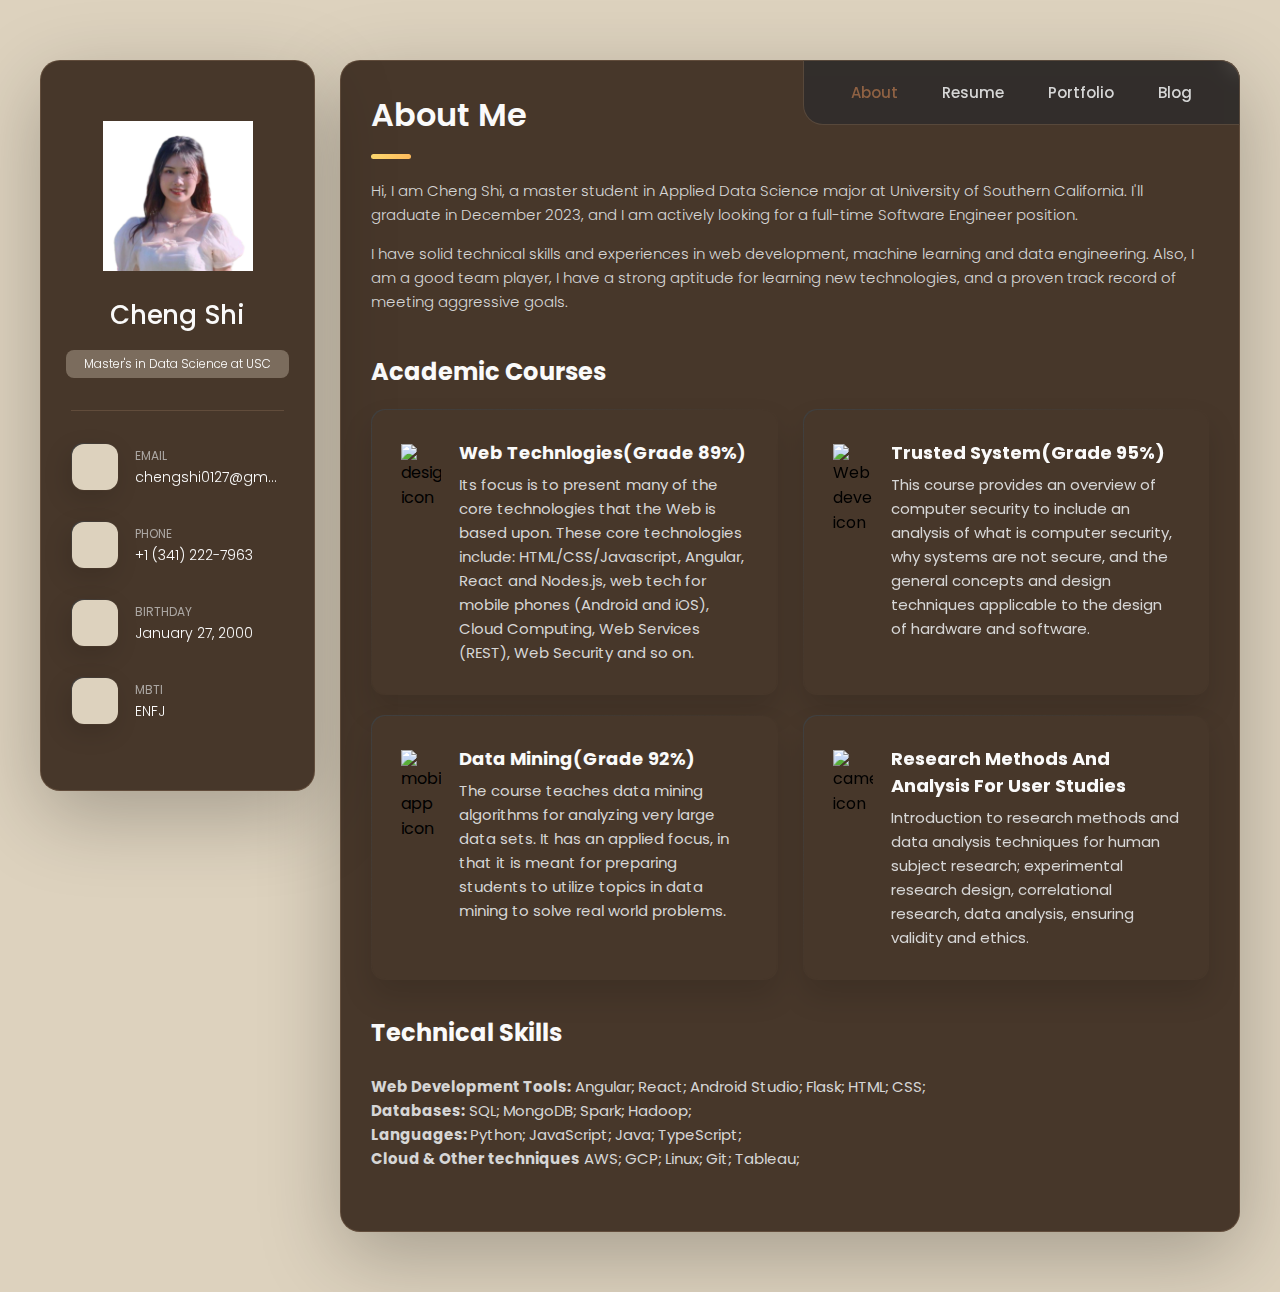
==== commit 18f73136: "make some changes" ====
--- a/index.html
+++ b/index.html
@@ -214,13 +214,13 @@
         <section class="about-text">
           <p>
 
-            I am Cheng Shi, a master student in Applied Data Science major at University of Southern
+            Hi, I am Cheng Shi, a master student in Applied Data Science major at University of Southern
             California.
             I'll graduate in December 2023, and I am actively looking for a full-time Software Engineer position.
           </p>
           <p>
             I have solid technical skills and experiences in web development, machine learning and data engineering.
-            Also, I am a good team player,
+            Also, I am a good team player, I
             have a strong aptitude for learning new technologies, and a proven track record of meeting aggressive goals.
 
           </p>
@@ -305,13 +305,11 @@
               </div>
 
               <div class="service-content-box">
-                <h4 class="h4 service-item-title">Information Security(taking)</h4>
+                <h4 class="h4 service-item-title">Research Methods and Analysis for User Studies </h4>
 
                 <p class="service-item-text">
-                  This course will include Threats to information systems; technical and procedural approaches to threat
-                  mitigation; policy
-                  specification and foundations of policy for secure systems; mechanisms for building secure security
-                  services; risk management.
+                  Introduction to research methods and data analysis techniques for human subject research; experimental
+                  research design, correlational research, data analysis, ensuring validity and ethics.
                 </p>
               </div>
 
@@ -482,21 +480,22 @@
               <small class="timeline-text"> In ASSIST Project - a non-profit
                 organization in Los Angeles
               </small>
-              <span>2023.05 - currently</span>
+              <span>2023.05 - 2023.09 </span>
 
               <p class="timeline-text">
 
               <ul class="timeline-text">
-                <li>● Developed a front-end web page using Angular framework with HTML, CSS and TypeScript technologies.
-                </li>
-                <li>● Designed and built NoSQL database MongoDB to capture users’ data from the RESTful API created by
-                  Node.js.</li>
-                <li>● Utilized Angular FormControl and Express Joi validation library for implementing robust data
-                  validation
-                  mechanisms for preventing at least 5 security risks, such as injection attacks.</li>
-                <li>● Developed admin panel with a user data visualization dashboard by D3.js, as well as an approval
-                  workflow,
-                  allowing administrators to review user information and approve or decline user activities.</li>
+                <li>● Engineered a front-end web page using Angular framework, and developed a back-end web server using
+                  Node.js.
+                </li>
+                <li>● Built and configured a NoSQL MongoDB database, encompassing the design of data schemas for over 10
+                  data collections; leveraged Express.js and FormControl to implement effective input data validation
+                  mechanisms.</li>
+
+                <li>● Innovated an admin panel enriched with a data visualization dashboard, and devised an intuitive
+                  admin action workflow to streamline user data management processes.</li>
+                <li>● Took charge of backend development, managed timelines, ensuring on-time delivery to stakeholders.
+                </li>
               </ul>
 
               </p>
@@ -515,8 +514,10 @@
 
               <ul class="timeline-text">
                 <li>
-                  ● Explored data to identify potential discrepancies and patterns by data preprocessing, and feature
-                  selection.
+                  ● Explored 9GB+ scalable yelp data, developed recommendation systems, and built three models by
+                  PySpark: an item-based collaborative filtering model, a ML(XGBoost) model, and a hybrid model with 5+
+                  feature filters.
+
                 </li>
                 <li>
                   ● Developed recommendation systems, and constructed three models using PySpark: (i) an item-based
@@ -568,7 +569,8 @@
               <h4 class="h4 timeline-item-title">College Admission Advisor </h4>
 
               <span>2022.03 - 2022.04</span>
-
+              <a class="h4 timeline-item-title" id="cveffect" href="experience_551.html">
+                👉 Check it in portfolio section</a>
               <p class="timeline-text">
 
               <ul class="timeline-text">
@@ -619,6 +621,16 @@
                 <li>
                   ● Follow-up and collaborated across teams on product improvement based on periodic performance review.
                 </li>
+                <li>
+                  ● Led a 8-member team in executing User Acceptance Testing (UAT), for evaluating software
+                  functionality.
+                </li>
+                <li>
+                  ● Recorded testing data, and leveraged Git to promptly report issues, resulting in an 18% enhancement
+                  in software accuracy, and successfully meeting the clients' exacting accuracy rate standards.
+
+                </li>
+
 
               </ul>
               </p>
@@ -638,11 +650,11 @@
 
               <div class="title-wrapper">
                 <h5 class="h5">Web Development</h5>
-                <data value="80">80%</data>
+                <data value="90">90%</data>
               </div>
 
               <div class="skill-progress-bg">
-                <div class="skill-progress-fill" style="width: 80%;"></div>
+                <div class="skill-progress-fill" style="width: 90%;"></div>
               </div>
 
             </li>
@@ -844,26 +856,28 @@
           <ul class="blog-posts-list">
 
             <li class="blog-post-item">
-              <a href="#">
+              <a
+                href="https://chengshipersonal.notion.site/chengshipersonal/30-Days-of-JavaScript-fe99f44903a64e00939aa1e4515fe6b8">
 
                 <figure class="blog-banner-box">
-                  <img src="./assets/images/locking.jpg" alt="Design conferences in 2022" loading="lazy">
+                  <img src="https://miro.medium.com/v2/resize:fit:1200/1*LyZcwuLWv2FArOumCxobpA.png"
+                    alt="Design conferences in 2022" loading="lazy">
                 </figure>
 
                 <div class="blog-content">
 
                   <div class="blog-meta">
-                    <p class="blog-category">Dance</p>
+                    <p class="blog-category">Study</p>
 
                     <span class="dot"></span>
 
-                    <time datetime="2022-02-23">August 2023</time>
+                    <time datetime="2022-02-23">October 2023</time>
                   </div>
 
-                  <h3 class="h3 blog-item-title">Slam Dunk</h3>
+                  <h3 class="h3 blog-item-title">Javascript Basic Notion</h3>
 
                   <p class="blog-text">
-                    I performed a locking dance piece in Enjoy Dance Studio Showcase 2023
+                    *
                   </p>
 
                 </div>
@@ -872,60 +886,36 @@
             </li>
 
             <li class="blog-post-item">
-              <a href="https://www.youtube.com/watch?v=iO9AnxYZmqI&t=58s">
+              <a
+                href="https://chengshipersonal.notion.site/d4477a16c8c948c5b760c22adbb78f81?v=10a91124bd774b0097392bf162575f75&pvs=4">
 
                 <figure class="blog-banner-box">
-                  <img src="./assets/images/LESSE.png" alt="Best fonts every designer" loading="lazy">
+                  <img
+                    src="https://i0.wp.com/tw.alphacamp.co/wp-content/uploads/2022/12/60e828b528b05b578ee7be6f_5fa8ee0b97a884356c11cd69_meta20image2042.jpeg?fit=1200%2C628&ssl=1"
+                    alt="Best fonts every designer" loading="lazy">
                 </figure>
 
                 <div class="blog-content">
 
                   <div class="blog-meta">
-                    <p class="blog-category">Dance</p>
+                    <p class="blog-category">Study</p>
 
                     <span class="dot"></span>
 
-                    <time datetime="2022-02-23">May 2023</time>
+                    <time datetime="2022-02-23">Octorber 2023</time>
                   </div>
 
-                  <h3 class="h3 blog-item-title">Eve, Psyche & The Bluebeard's Wife</h3>
+                  <h3 class="h3 blog-item-title">Leetcode Problem Solving</h3>
 
                   <p class="blog-text">
-                    Check my Kpop dance cover ~ this dance cover has gained 25.7k views on instagram. </p>
+                    * </p>
 
                 </div>
 
               </a>
             </li>
-
-            <li class="blog-post-item">
-              <a href="#">
-
-                <figure class="blog-banner-box">
-                  <img src="./assets/images/camera.jpg" alt="Design digest #80" loading="lazy">
-                </figure>
-
-                <div class="blog-content">
-
-                  <div class="blog-meta">
-                    <p class="blog-category">Life</p>
-
-                    <span class="dot"></span>
-
-                    <time datetime="2022-02-23">May 2023</time>
-                  </div>
-
-                  <h3 class="h3 blog-item-title">Camera</h3>
-
-                  <p class="blog-text">
-                    I bought a Canon R10 camera, started my journey as a ROOKIE photographer
-                  </p>
-
-                </div>
-
-              </a>
-            </li>
-            <!--
+          </ul>
+          <!--
        
             <li class="blog-post-item">
               <a href="#">
@@ -1022,51 +1012,51 @@
 
  -->
 
-            <!--
+          <!--
         - #CONTACT
       -->
 
-            <article class="contact" data-page="contact">
-
-              <header>
-                <h2 class="h2 article-title">Contact</h2>
-              </header>
-
-              <section class="mapbox" data-mapbox>
-                <figure>
-                  <iframe
-                    src="https://www.google.com/maps/embed?pb=!1m18!1m12!1m3!1d199666.5651251294!2d-121.58334177520186!3d38.56165006739519!2m3!1f0!2f0!3f0!3m2!1i1024!2i768!4f13.1!3m3!1m2!1s0x809ac672b28397f9%3A0x921f6aaa74197fdb!2sSacramento%2C%20CA%2C%20USA!5e0!3m2!1sen!2sbd!4v1647608789441!5m2!1sen!2sbd"
-                    width="400" height="300" loading="lazy"></iframe>
-                </figure>
-              </section>
-
-              <section class="contact-form">
-
-                <h3 class="h3 form-title">Contact Form</h3>
-
-                <form action="#" class="form" data-form>
-
-                  <div class="input-wrapper">
-                    <input type="text" name="fullname" class="form-input" placeholder="Full name" required
-                      data-form-input>
-
-                    <input type="email" name="email" class="form-input" placeholder="Email address" required
-                      data-form-input>
-                  </div>
-
-                  <textarea name="message" class="form-input" placeholder="Your Message" required
-                    data-form-input></textarea>
-
-                  <button class="form-btn" type="submit" disabled data-form-btn>
-                    <ion-icon name="paper-plane"></ion-icon>
-                    <span>Send Message</span>
-                  </button>
-
-                </form>
-
-              </section>
-
-            </article>
+          <article class="contact" data-page="contact">
+
+            <header>
+              <h2 class="h2 article-title">Contact</h2>
+            </header>
+
+            <section class="mapbox" data-mapbox>
+              <figure>
+                <iframe
+                  src="https://www.google.com/maps/embed?pb=!1m18!1m12!1m3!1d199666.5651251294!2d-121.58334177520186!3d38.56165006739519!2m3!1f0!2f0!3f0!3m2!1i1024!2i768!4f13.1!3m3!1m2!1s0x809ac672b28397f9%3A0x921f6aaa74197fdb!2sSacramento%2C%20CA%2C%20USA!5e0!3m2!1sen!2sbd!4v1647608789441!5m2!1sen!2sbd"
+                  width="400" height="300" loading="lazy"></iframe>
+              </figure>
+            </section>
+
+            <section class="contact-form">
+
+              <h3 class="h3 form-title">Contact Form</h3>
+
+              <form action="#" class="form" data-form>
+
+                <div class="input-wrapper">
+                  <input type="text" name="fullname" class="form-input" placeholder="Full name" required
+                    data-form-input>
+
+                  <input type="email" name="email" class="form-input" placeholder="Email address" required
+                    data-form-input>
+                </div>
+
+                <textarea name="message" class="form-input" placeholder="Your Message" required
+                  data-form-input></textarea>
+
+                <button class="form-btn" type="submit" disabled data-form-btn>
+                  <ion-icon name="paper-plane"></ion-icon>
+                  <span>Send Message</span>
+                </button>
+
+              </form>
+
+            </section>
+
+          </article>
 
     </div>
 
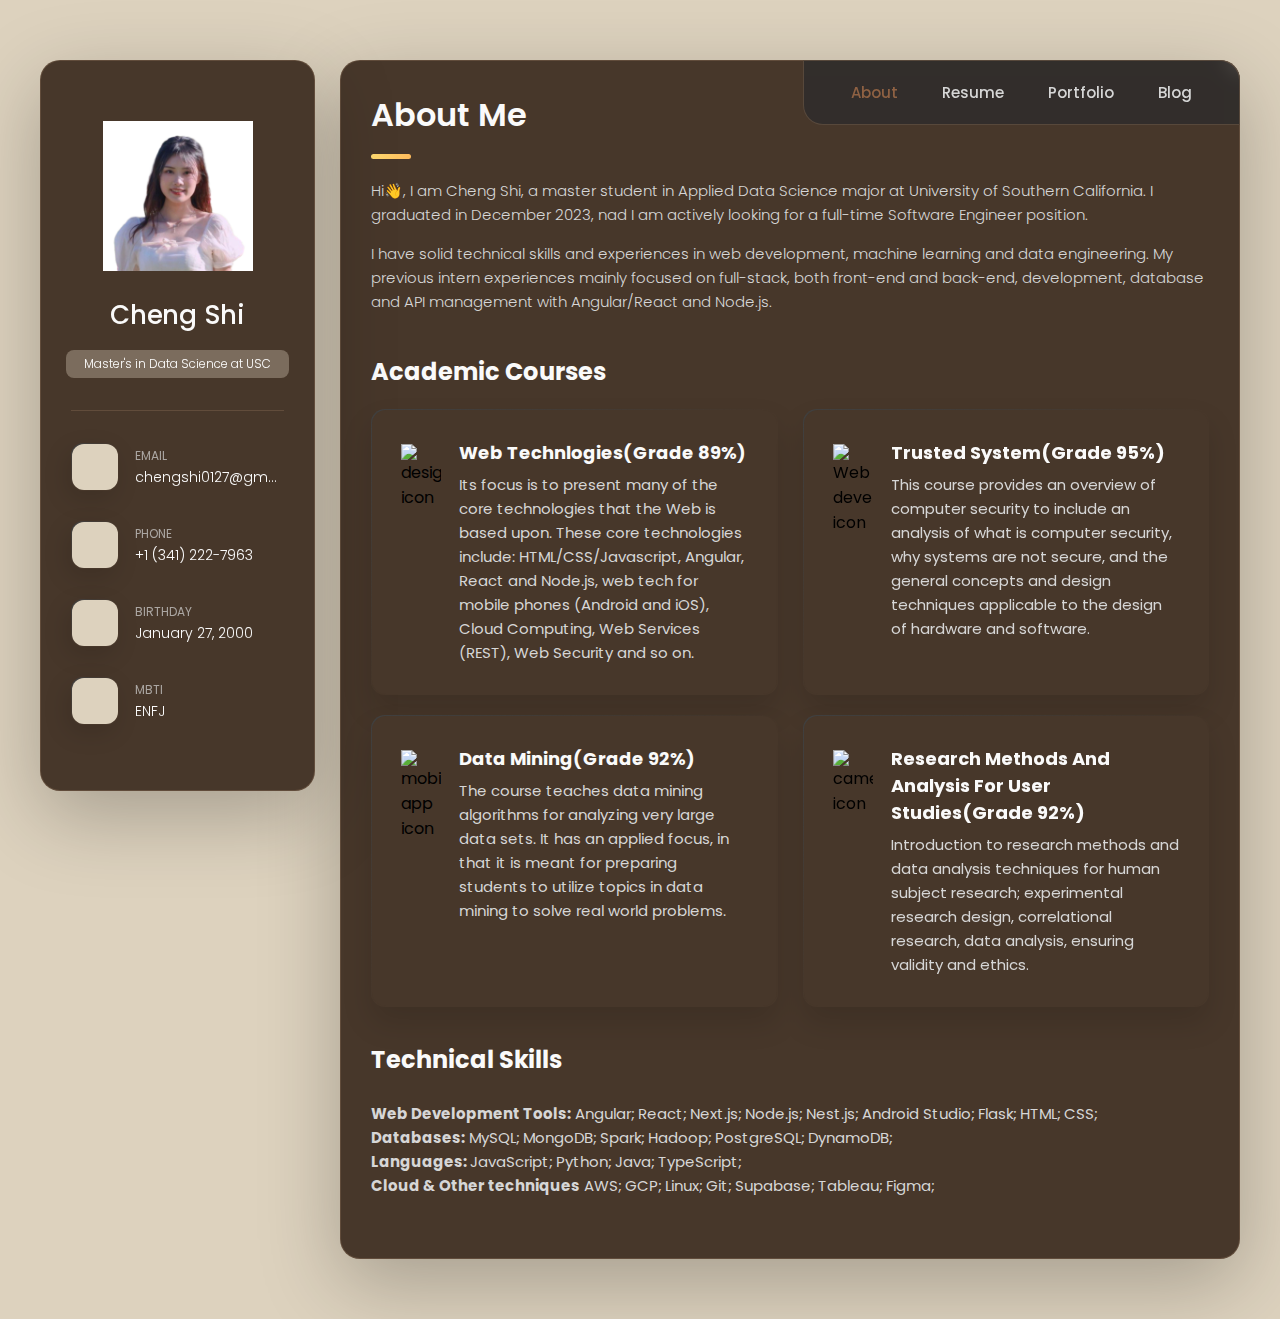
==== commit 44b639fc: "updated new resume content" ====
--- a/index.html
+++ b/index.html
@@ -214,14 +214,15 @@
         <section class="about-text">
           <p>
 
-            Hi, I am Cheng Shi, a master student in Applied Data Science major at University of Southern
+            Hi👋,
+            I am Cheng Shi, a master student in Applied Data Science major at University of Southern
             California.
-            I'll graduate in December 2023, and I am actively looking for a full-time Software Engineer position.
+            I graduated in December 2023, nad I am actively looking for a full-time Software Engineer position.
           </p>
           <p>
-            I have solid technical skills and experiences in web development, machine learning and data engineering.
-            Also, I am a good team player, I
-            have a strong aptitude for learning new technologies, and a proven track record of meeting aggressive goals.
+            I have solid technical skills and experiences in web development, machine learning and data engineering. My
+            previous intern experiences mainly focused on full-stack, both front-end and back-end, development, database
+            and API management with Angular/React and Node.js.
 
           </p>
         </section>
@@ -249,7 +250,7 @@
                 <p class="service-item-text">
                   Its focus is to present many of the core technologies that the Web is based upon. These core
                   technologies include:
-                  HTML/CSS/Javascript, Angular, React and Nodes.js, web tech for mobile phones (Android and iOS), Cloud
+                  HTML/CSS/Javascript, Angular, React and Node.js, web tech for mobile phones (Android and iOS), Cloud
                   Computing, Web Services (REST), Web Security and so on.
                 </p>
               </div>
@@ -305,7 +306,7 @@
               </div>
 
               <div class="service-content-box">
-                <h4 class="h4 service-item-title">Research Methods and Analysis for User Studies </h4>
+                <h4 class="h4 service-item-title">Research Methods and Analysis for User Studies(Grade 92%) </h4>
 
                 <p class="service-item-text">
                   Introduction to research methods and data analysis techniques for human subject research; experimental
@@ -330,19 +331,22 @@
 
           <div class="service-content-box">
             <p class="service-item-text">
-              <strong>Web Development Tools:</strong> Angular; React; Android Studio; Flask; HTML; CSS;
+              <strong>Web Development Tools:</strong> Angular; React; Next.js; Node.js; Nest.js; Android Studio; Flask;
+              HTML; CSS;
 
 
             </p>
             <p class="service-item-text">
-              <strong>Databases:</strong> SQL; MongoDB; Spark; Hadoop;
+              <strong>Databases:</strong> MySQL; MongoDB; Spark; Hadoop; PostgreSQL; DynamoDB;
             </p>
             <p class="service-item-text">
-              <strong>Languages: </strong> Python; JavaScript; Java; TypeScript;
+              <strong>Languages: </strong> JavaScript; Python; Java; TypeScript;
 
 
             </p>
-            <p class="service-item-text"><strong>Cloud & Other techniques</strong> AWS; GCP; Linux; Git; Tableau; </p>
+            <p class="service-item-text"><strong>Cloud & Other techniques</strong> AWS; GCP; Linux; Git; Supabase;
+              Tableau; Figma;
+            </p>
 
           </div>
 
@@ -435,10 +439,10 @@
               <span>2022.01 — 2023.12</span>
 
               <p class="timeline-text">
-                I am currently in Applied Data Science major of Computer Science department at USC as a graduate
+                I just graduated from USC in Applied Data Science major of Computer Science department as a graduate
                 student with GPA 3.5/4.0.
-                I have taken many cs and ds courses, including web technologies, data mining, algorithm and data
-                structure, data management, data analysis, trusted system
+                I have taken many CS and DS courses, including web technologies, data mining, algorithm and data
+                structure, machine learning, user experience, trusted system design, and so on.
               </p>
 
             </li>
@@ -450,7 +454,7 @@
               <span>2017.08 — 2021.05</span>
 
               <p class="timeline-text">
-                I got my bachelar degree of science, in Accounting major at PSU with GPA 3.8/4.0.
+                I earned my bachelar degree of science, in Accounting major at PSU with GPA 3.8/4.0.
                 At school, I took some courses from engineering department learning the basis of python, pandas/numpy,
                 SQL,
                 tableau, and information system as well.
@@ -474,6 +478,32 @@
 
           <ol class="timeline-list">
 
+            <li class="timeline-item">
+
+              <h4 class="h4 timeline-item-title">Software Engineer Intern</h4>
+              <small class="timeline-text"> In Huup AI- a start-up company in San Jose
+              </small>
+              <span>2023.11 - current </span>
+
+              <p class="timeline-text">
+
+              <ul class="timeline-text">
+                <li>● Leveraged React with Next.js, to implement dynamic routing, data fetching, and state management,
+                  for building high-performance web applications and creating responsive, user-friendly interfaces.
+
+                </li>
+                <li>● Developed a back-end server utilizing Node.js with Nest.js for server-side rendering and API
+                  management.
+                </li>
+
+                <li>● Collaborated with different teams resulting in enhanced business logic clarity and streamlined
+                  project execution. </li>
+
+              </ul>
+
+              </p>
+
+            </li>
             <li class="timeline-item">
 
               <h4 class="h4 timeline-item-title">Software Engineer Intern</h4>
@@ -501,7 +531,34 @@
               </p>
 
             </li>
-
+            <li class="timeline-item">
+
+              <h4 class="h4 timeline-item-title">Software Engineer Intern</h4>
+              <small class="timeline-text"> In Business Analyst Intern - a FinTech company in China
+              </small>
+              <span>2021.04 - 2021.08 </span>
+
+              <p class="timeline-text">
+
+              <ul class="timeline-text">
+                <li>● During the work period, the Fin-tech product was landed to 5 top banks by the team, and achieved
+                  $1M+ sales.
+                </li>
+                <li>● Collaborated with UI/UX team, employing Figma to design admin data visualization dashboard.
+                </li>
+
+                <li>● Led a 8-member team in executing User Acceptance Testing (UAT), for evaluating software
+                  functionality.
+                </li>
+                <li>● Recorded testing data, and leveraged Git to promptly report issues, resulting in an 18%
+                  enhancement in software accuracy, and successfully meeting the clients' exacting accuracy rate
+                  standards.
+                </li>
+              </ul>
+
+              </p>
+
+            </li>
 
 
             <li class="timeline-item">
@@ -597,45 +654,7 @@
               </p>
 
             </li>
-            <li class="timeline-item">
-
-              <h4 class="h4 timeline-item-title">Business Analyst Intern</h4>
-              <small class="timeline-text"> In Memect - a Fin-tech company
-              </small>
-              <span>2021.04 — 2021.08</span>
-
-              <p class="timeline-text">
-
-              <ul class="timeline-text">
-                <li>
-                  ● During the work period, the product was sold and landed to 5 top banks by the team, and achieved $1M
-                  revenue.
-                </li>
-                <li>
-                  ● Mainly participated in designing and promoting a fin-tech software by (i) conducting market
-                  research, (ii)
-                  examining product requirements and feasibility, and (iii) presenting the product to clients and
-                  colleagues.
-
-                </li>
-                <li>
-                  ● Follow-up and collaborated across teams on product improvement based on periodic performance review.
-                </li>
-                <li>
-                  ● Led a 8-member team in executing User Acceptance Testing (UAT), for evaluating software
-                  functionality.
-                </li>
-                <li>
-                  ● Recorded testing data, and leveraged Git to promptly report issues, resulting in an 18% enhancement
-                  in software accuracy, and successfully meeting the clients' exacting accuracy rate standards.
-
-                </li>
-
-
-              </ul>
-              </p>
-
-            </li>
+
           </ol>
 
         </section>
@@ -778,48 +797,66 @@
 
         <ul class="project-list" id="project-list">
 
-          <li class="project-item  active" data-filter-item data-category="web development">
-            <a href="experience.html">
+          <li class="project-item  active" data-filter-item data-category="web UI">
+            <a href="webUI.html">
 
               <figure class="project-img">
                 <div class="project-item-icon-box">
                   <ion-icon name="eye-outline"></ion-icon>
                 </div>
 
-                <img src="./assets/images/project-1.png" alt="Business" loading="lazy">
+                <img src=".\assets\images\huupai.png" alt="Business" loading="lazy">
               </figure>
 
-              <h3 class="project-title">Yelp-like Web Application</h3>
-
-              <p class="project-category"> with Node.js, Angular, Restful API, GCP </p>
+              <h3 class="project-title">Figma UI Design for HuupAI</h3>
+
+              <p class="project-category"> with Figma</p>
 
             </a>
           </li>
+
           <li class="project-item  active" data-filter-item data-category="web development">
-            <a href="experience_android.html">
+            <a href="experience.html">
 
               <figure class="project-img">
                 <div class="project-item-icon-box">
                   <ion-icon name="eye-outline"></ion-icon>
                 </div>
 
-                <img src="./assets/images/android/maipage.jpg" alt="Business" loading="lazy">
+                <img src="./assets/images/project-1.png" alt="Business" loading="lazy">
               </figure>
 
-              <h3 class="project-title">Yelp-like Android Application</h3>
-
-              <p class="project-category">with Java, Android Studio, Restful API</p>
+              <h3 class="project-title">Yelp-like Web Application</h3>
+
+              <p class="project-category"> with Node.js, Angular, Restful API, GCP </p>
 
             </a>
           </li>
           <li class="project-item  active" data-filter-item data-category="web development">
-            <a href="experience_551.html">
+            <a href="experience_android.html">
 
               <figure class="project-img">
                 <div class="project-item-icon-box">
                   <ion-icon name="eye-outline"></ion-icon>
                 </div>
 
+                <img src="./assets/images/android/maipage.jpg" alt="Business" loading="lazy">
+              </figure>
+
+              <h3 class="project-title">Yelp-like Android Application</h3>
+
+              <p class="project-category">with Java, Android Studio, Restful API</p>
+
+            </a>
+          </li>
+          <li class="project-item  active" data-filter-item data-category="web development">
+            <a href="experience_551.html">
+
+              <figure class="project-img">
+                <div class="project-item-icon-box">
+                  <ion-icon name="eye-outline"></ion-icon>
+                </div>
+
                 <img src="./assets/images/collegeadvisor.png" alt="Business" loading="lazy">
               </figure>
 
@@ -877,7 +914,7 @@
                   <h3 class="h3 blog-item-title">Javascript Basic Notion</h3>
 
                   <p class="blog-text">
-                    *
+                    Basic HTML/CSS/Javascript knowledge, concepts and practice
                   </p>
 
                 </div>
@@ -908,7 +945,7 @@
                   <h3 class="h3 blog-item-title">Leetcode Problem Solving</h3>
 
                   <p class="blog-text">
-                    * </p>
+                    practice on leetcode technical problems </p>
 
                 </div>
 
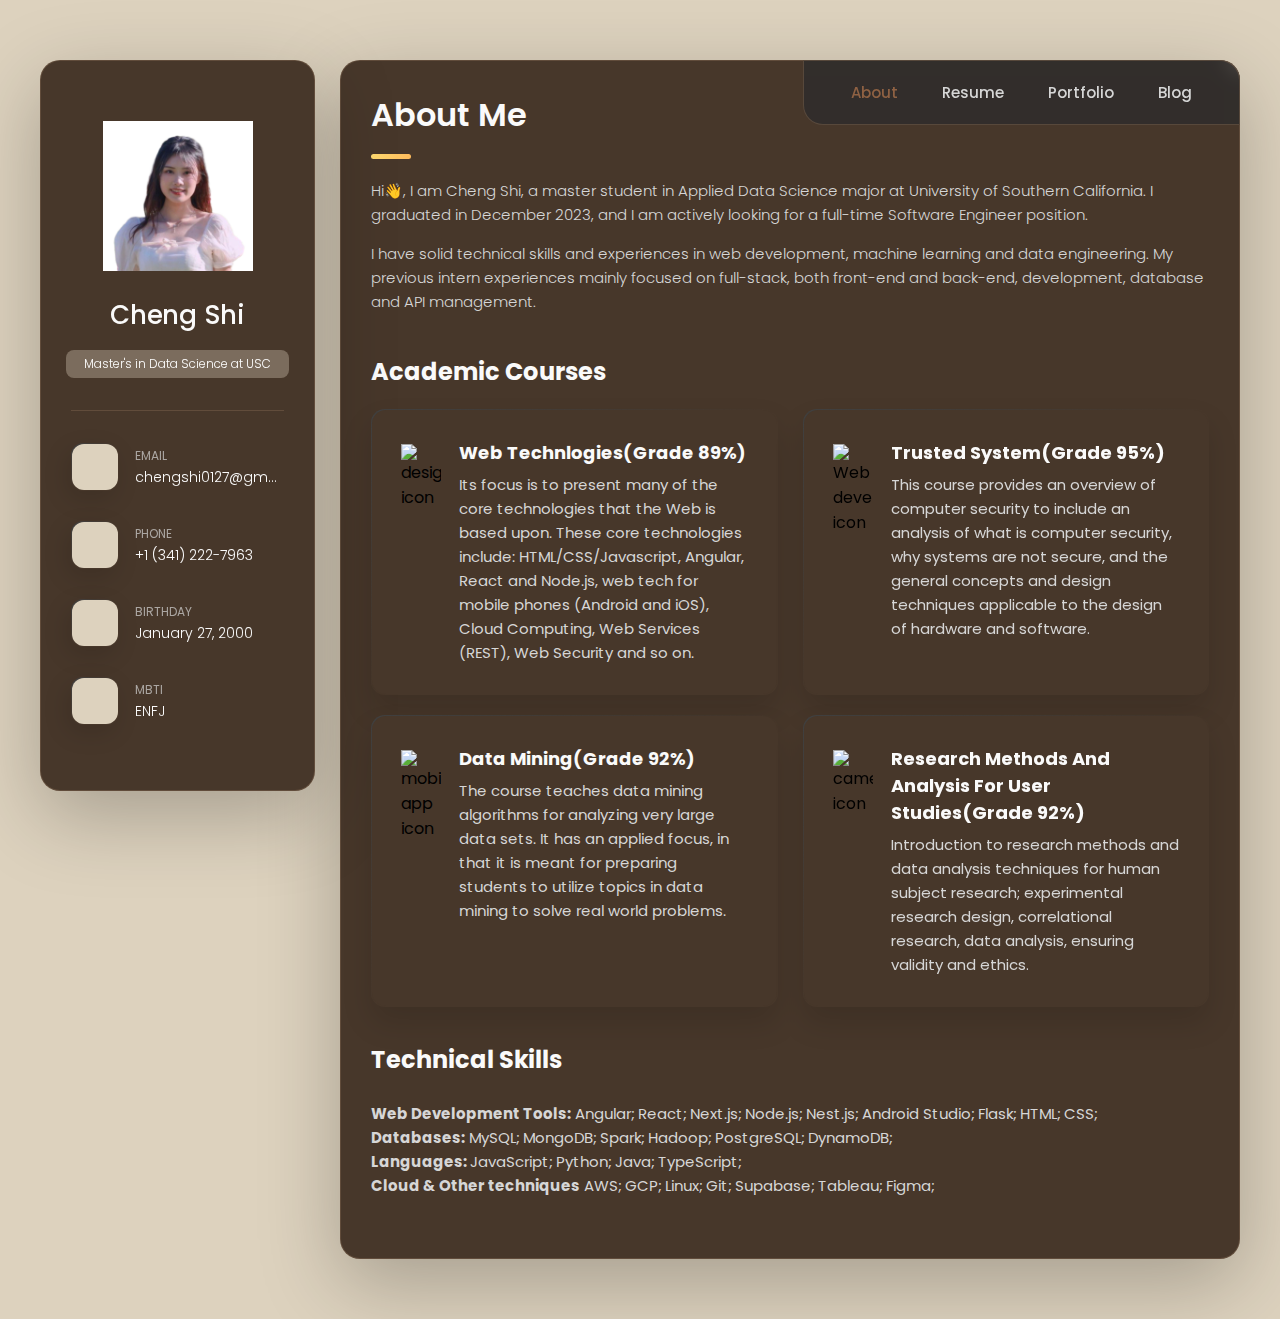
==== commit be0910a6: "Update index.html" ====
--- a/index.html
+++ b/index.html
@@ -217,12 +217,12 @@
             Hi👋,
             I am Cheng Shi, a master student in Applied Data Science major at University of Southern
             California.
-            I graduated in December 2023, nad I am actively looking for a full-time Software Engineer position.
+            I graduated in December 2023, and I am actively looking for a full-time Software Engineer position.
           </p>
           <p>
             I have solid technical skills and experiences in web development, machine learning and data engineering. My
             previous intern experiences mainly focused on full-stack, both front-end and back-end, development, database
-            and API management with Angular/React and Node.js.
+            and API management.
 
           </p>
         </section>
@@ -923,8 +923,7 @@
             </li>
 
             <li class="blog-post-item">
-              <a
-                href="https://chengshipersonal.notion.site/d4477a16c8c948c5b760c22adbb78f81?v=10a91124bd774b0097392bf162575f75&pvs=4">
+              <a href="https://leetcode.com/cks5520psu/">
 
                 <figure class="blog-banner-box">
                   <img
